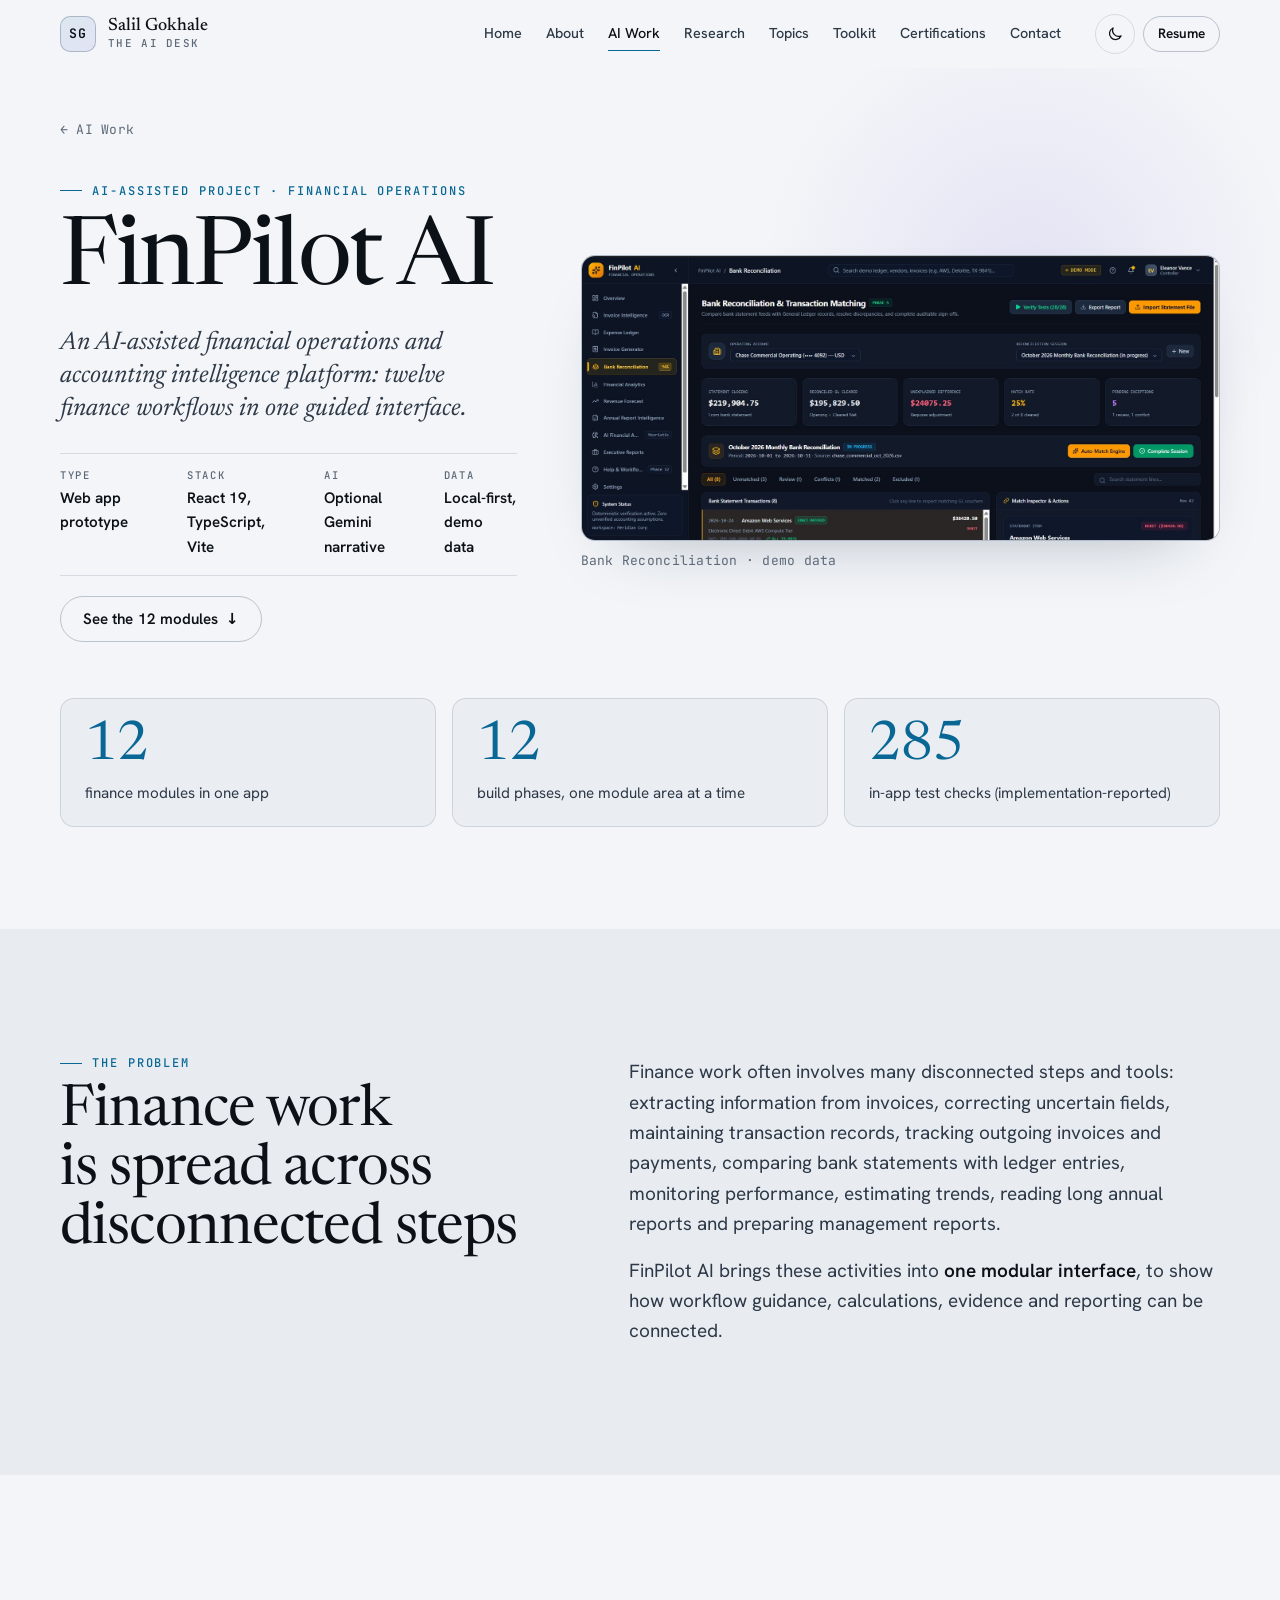
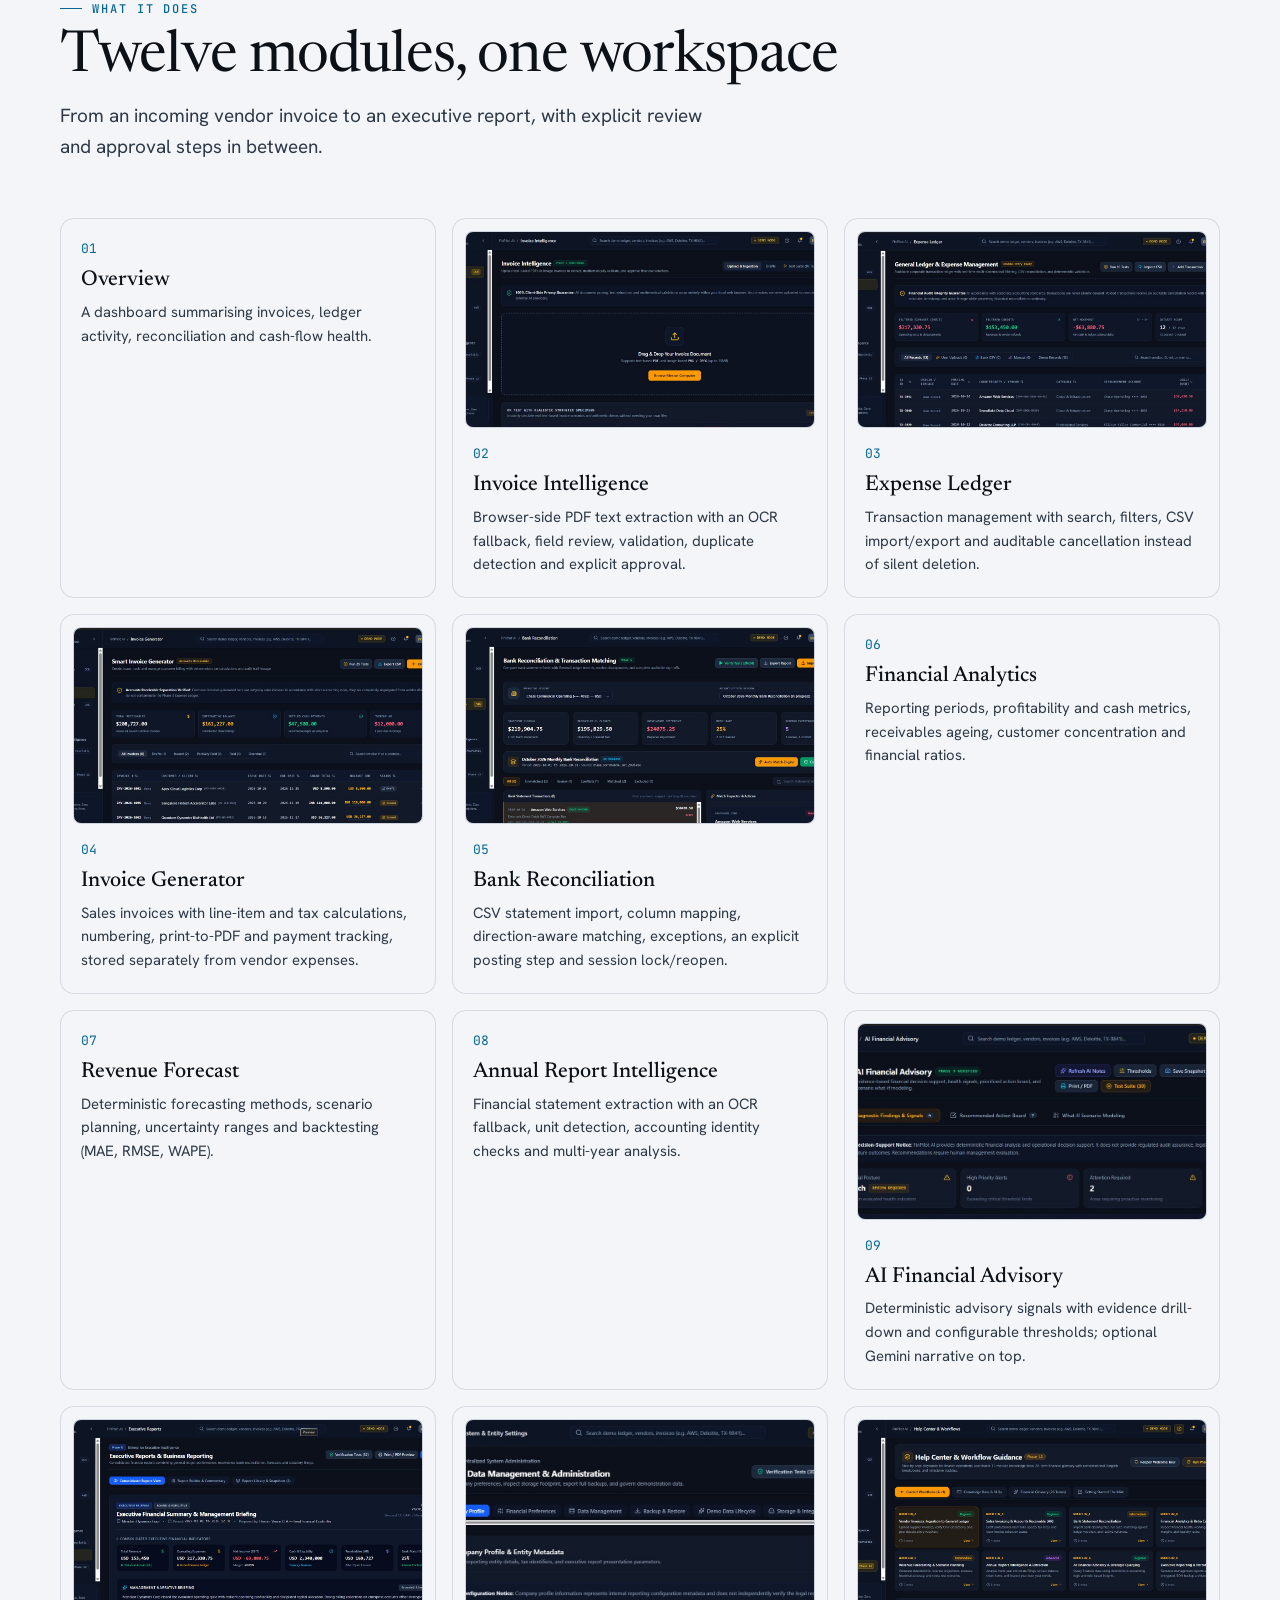
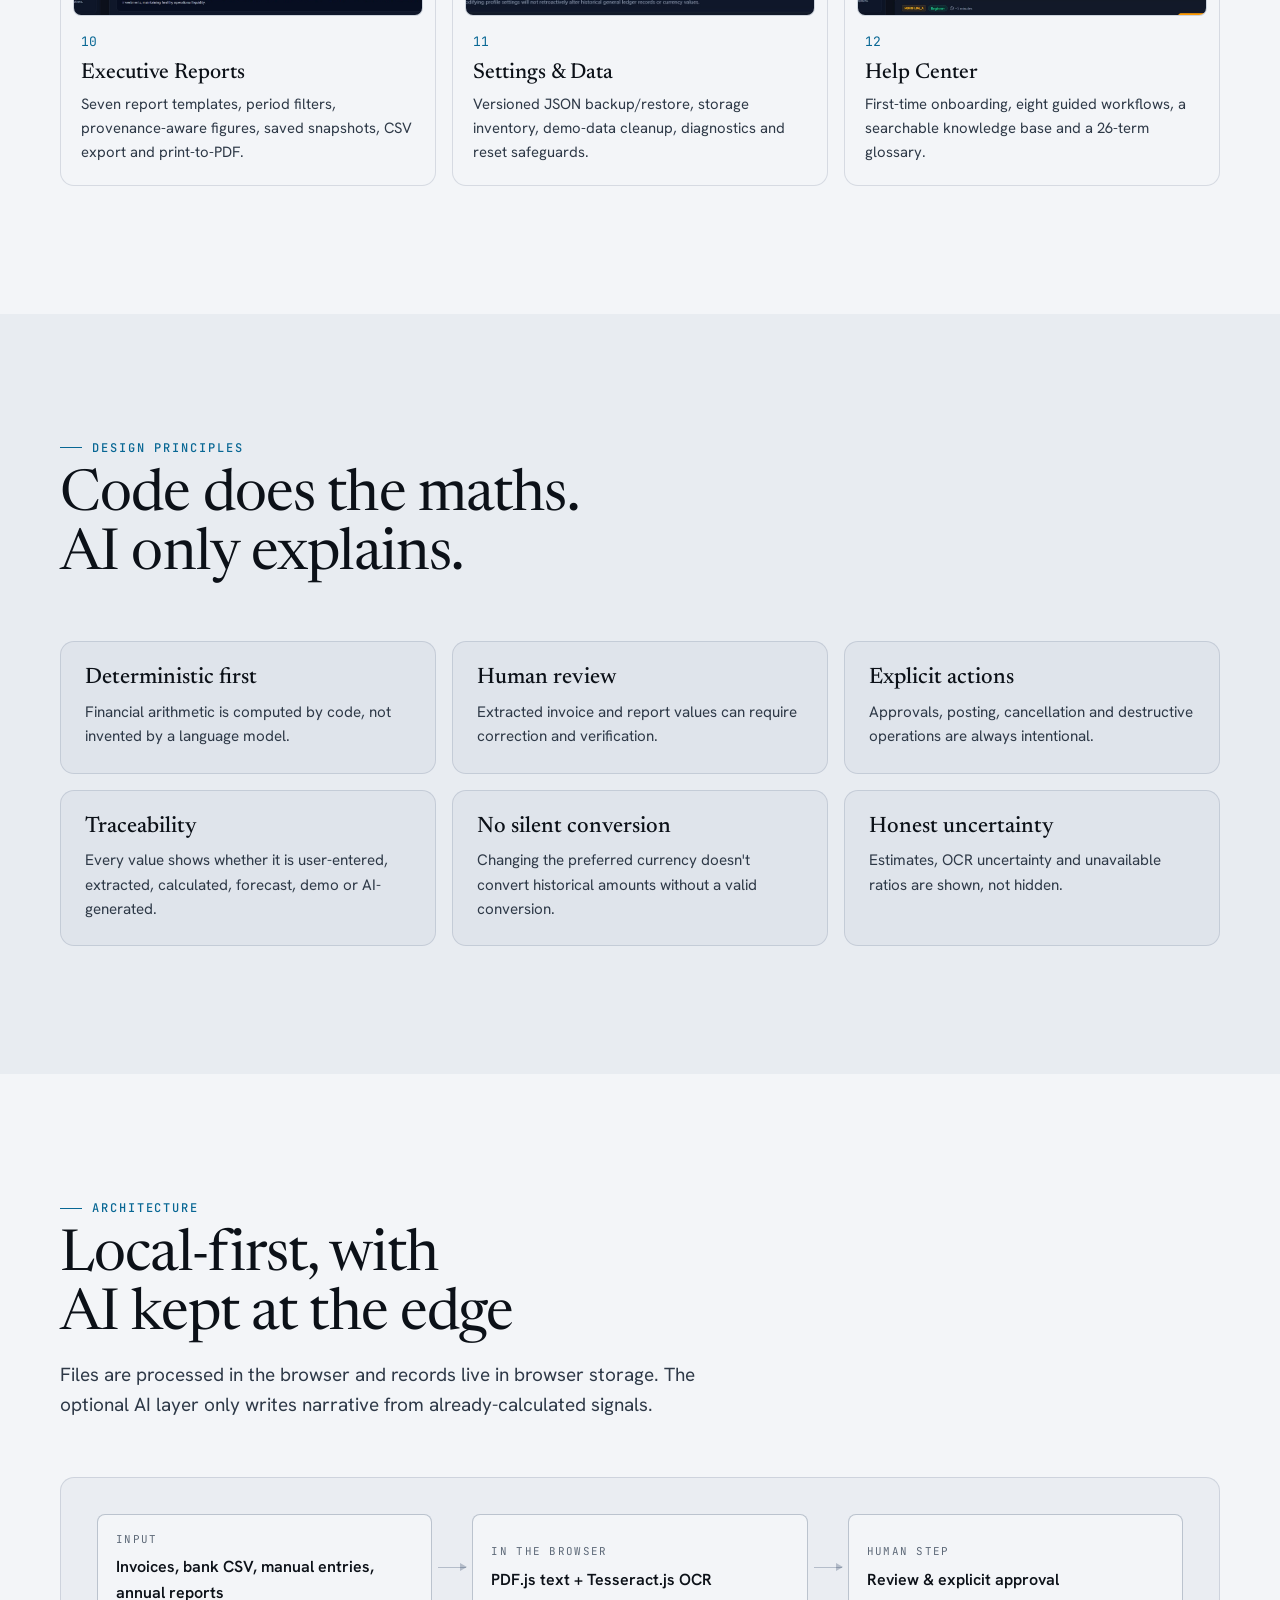
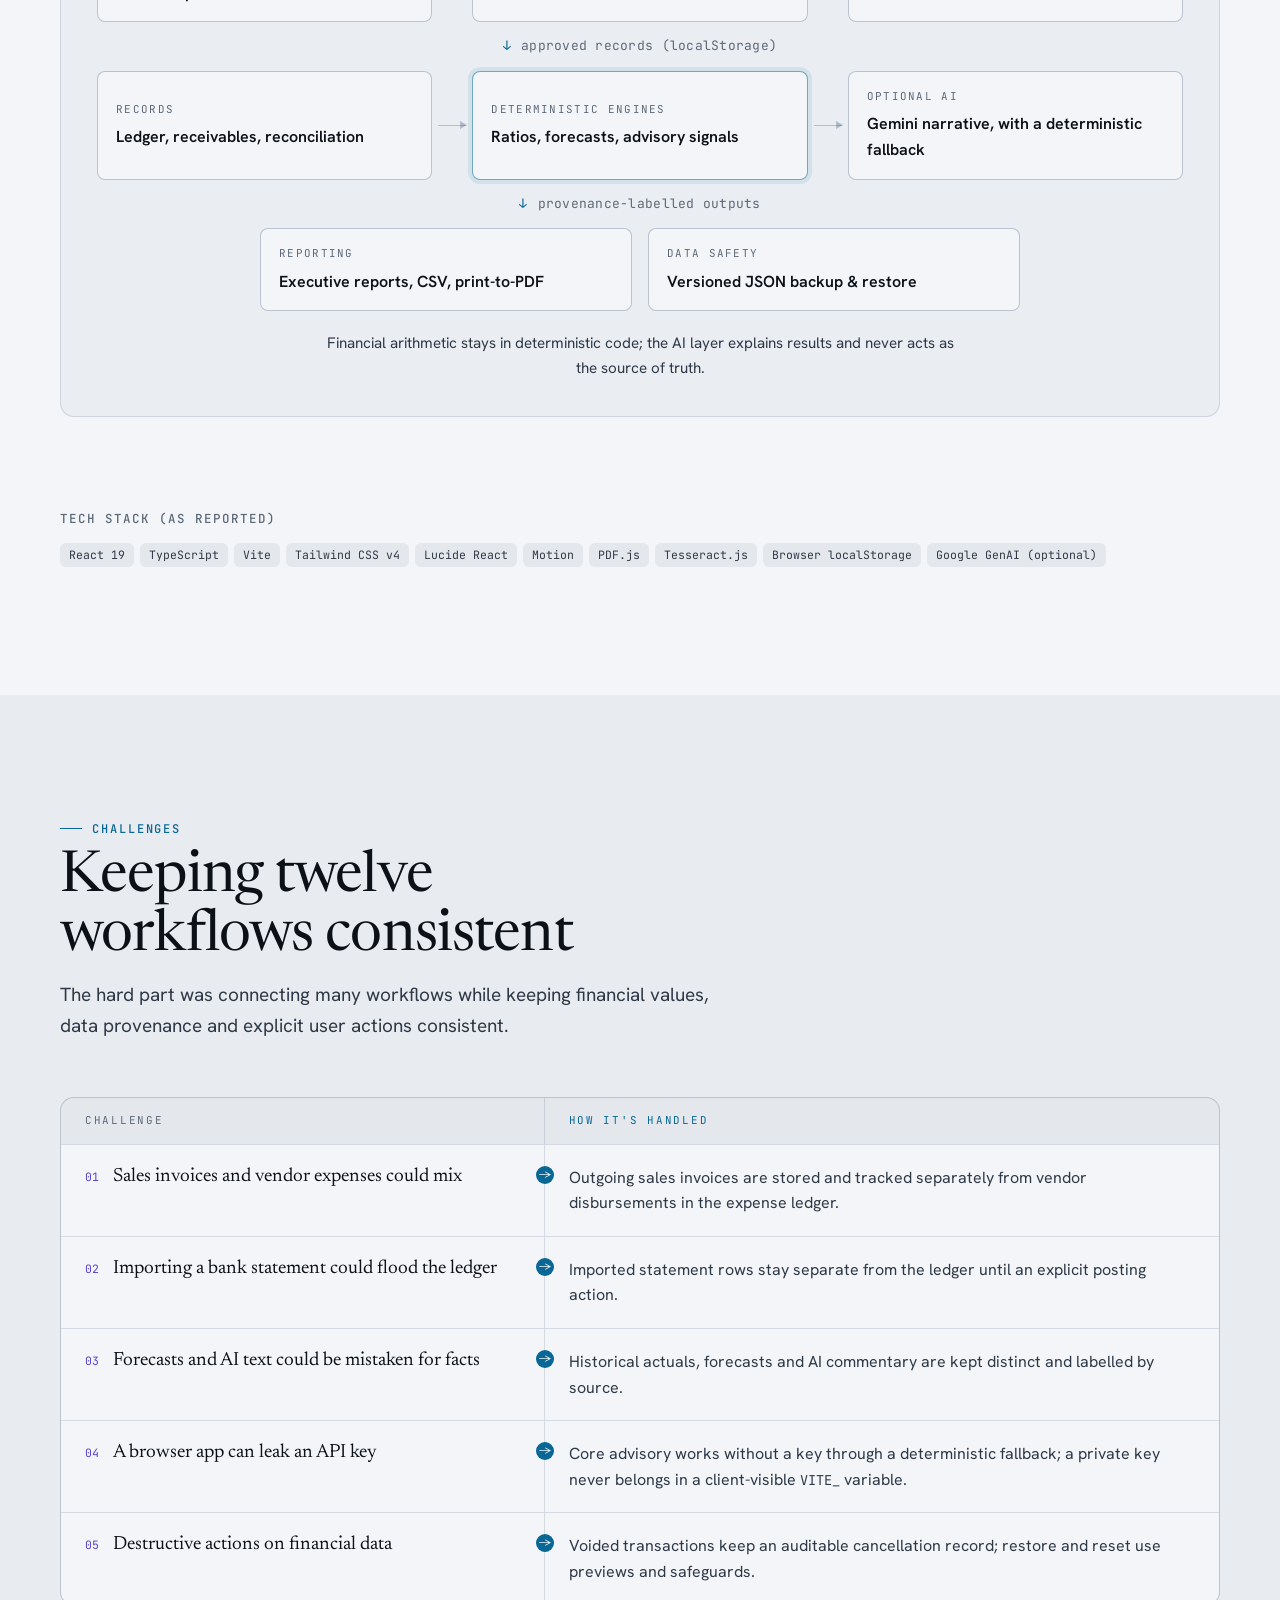
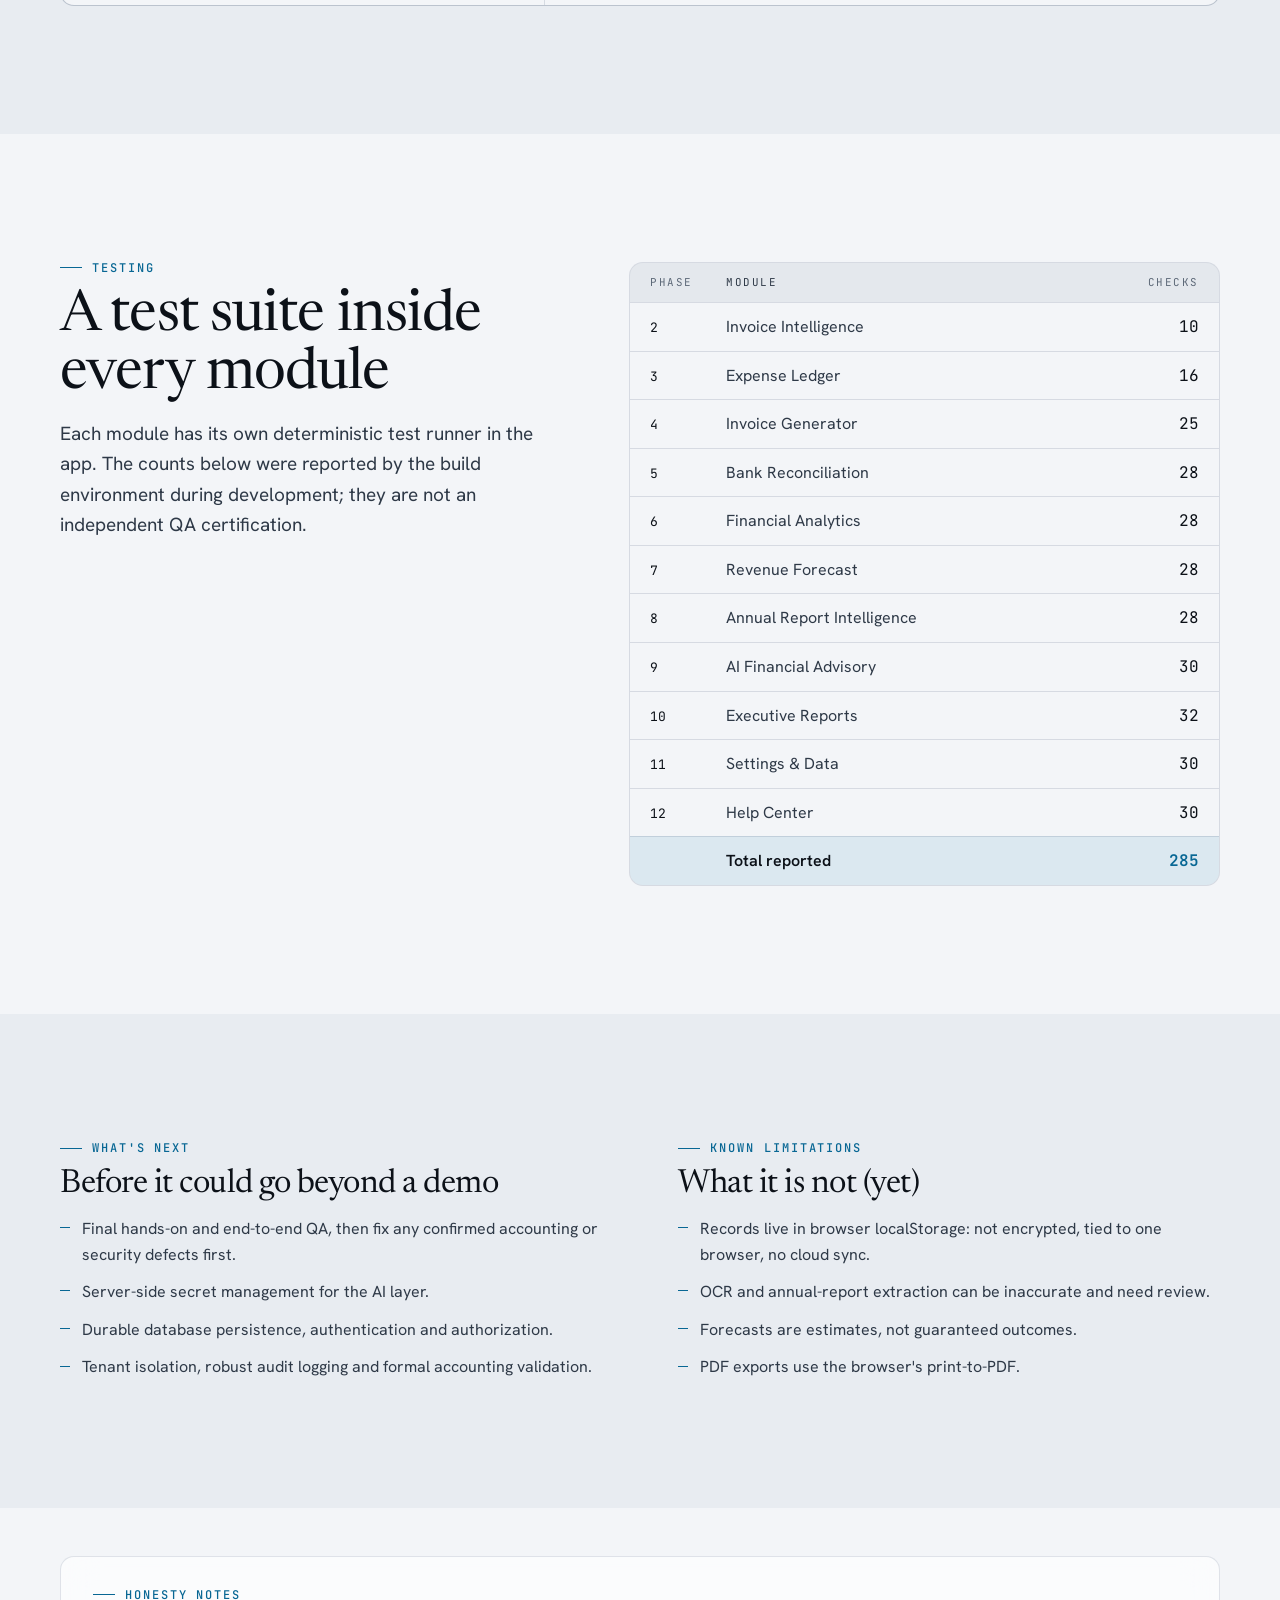
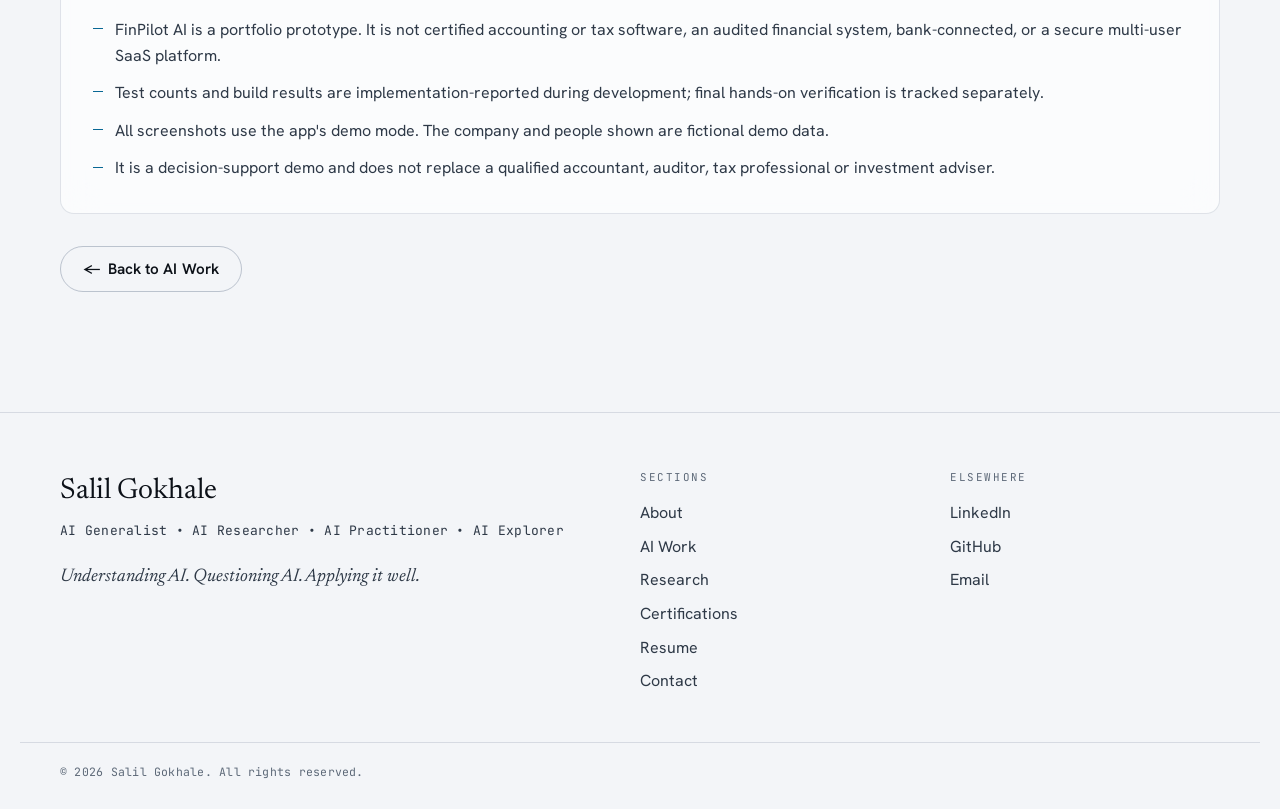
==== projects/finpilot-ai.html @ 8b6e0dc0 "Add FinPilot AI project and case study page Adds the FinPilot AI card (after ReconDesk) and a case s" ====
<!doctype html>
<html lang="en">
<head>
<meta charset="utf-8">
<meta name="viewport" content="width=device-width, initial-scale=1, viewport-fit=cover">
<title>FinPilot AI — Case Study · Salil Gokhale</title>
<meta name="description" content="FinPilot AI: an AI-assisted financial operations prototype that brings invoice review, ledger, invoicing, bank reconciliation, analytics, forecasting, annual-report intelligence, AI advisory and executive reporting into one interface. Case study by Salil Gokhale, AI Generalist.">
<meta name="author" content="Salil Gokhale">
<meta name="theme-color" content="#0a0c10" media="(prefers-color-scheme: dark)">
<meta name="theme-color" content="#f3f5f8" media="(prefers-color-scheme: light)">
<link rel="canonical" href="https://salil360-cyber.github.io/projects/finpilot-ai.html">
<meta property="og:type" content="article">
<meta property="og:site_name" content="Salil Gokhale — The AI Desk">
<meta property="og:url" content="https://salil360-cyber.github.io/projects/finpilot-ai.html">
<meta property="og:title" content="FinPilot AI — Case Study">
<meta property="og:description" content="An AI-assisted financial operations and accounting intelligence platform: twelve finance workflows in one guided interface.">
<meta property="og:image" content="https://salil360-cyber.github.io/assets/finpilot/bank-reconciliation.jpg">
<meta name="twitter:card" content="summary_large_image">
<meta name="twitter:title" content="FinPilot AI — Case Study">
<meta name="twitter:description" content="An AI-assisted financial operations and accounting intelligence platform: twelve finance workflows in one guided interface.">
<meta name="twitter:image" content="https://salil360-cyber.github.io/assets/finpilot/bank-reconciliation.jpg">
<link rel="icon" href="../assets/favicon.svg" type="image/svg+xml">
<link rel="apple-touch-icon" href="../assets/apple-touch-icon.png">
<link rel="preconnect" href="https://fonts.googleapis.com">
<link rel="preconnect" href="https://fonts.gstatic.com" crossorigin>
<link rel="stylesheet" href="https://fonts.googleapis.com/css2?family=Newsreader:ital,opsz,wght@0,6..72,400;0,6..72,500;1,6..72,400;1,6..72,500&family=Hanken+Grotesk:wght@400;500;600&family=JetBrains+Mono:wght@400;500&display=swap">
<link rel="stylesheet" href="../css/styles.css">
<link rel="stylesheet" href="../css/case-page.css">
<script>try{var t=localStorage.getItem("desk-theme");if(t==="light"||t==="dark")document.documentElement.setAttribute("data-theme",t);}catch(e){}</script>
</head>
<body class="cp">
<a class="skip" href="#main">Skip to content</a>
<div class="progress" id="readProgress" aria-hidden="true"></div>

<!-- ============================ NAV (same as the home page) ============================ -->
<header class="nav" id="nav">
  <div class="nav__inner">
    <a class="brand" href="../index.html#home" aria-label="Salil Gokhale, home">
      <span class="brand__mark" aria-hidden="true">SG</span>
      <span class="brand__text"><span class="brand__name">Salil Gokhale</span><span class="brand__desk">The AI Desk</span></span>
    </a>
    <nav class="nav__links" aria-label="Primary">
      <a href="../index.html#home">Home</a>
      <a href="../index.html#about">About</a>
      <a href="../index.html#projects" class="is-active">AI Work</a>
      <a href="../index.html#research">Research</a>
      <a href="../index.html#topics">Topics</a>
      <a href="../index.html#skills">Toolkit</a>
      <a href="../index.html#certifications">Certifications</a>
      <a href="../index.html#contact">Contact</a>
    </nav>
    <div class="nav__actions">
      <button class="icon-btn" id="themeToggle" type="button" aria-label="Switch to light mode">
        <svg class="i-sun" viewBox="0 0 24 24" aria-hidden="true"><circle cx="12" cy="12" r="4"/><path d="M12 2.5v2.2M12 19.3v2.2M4.6 4.6l1.6 1.6M17.8 17.8l1.6 1.6M2.5 12h2.2M19.3 12h2.2M4.6 19.4l1.6-1.6M17.8 6.2l1.6-1.6"/></svg>
        <svg class="i-moon" viewBox="0 0 24 24" aria-hidden="true"><path d="M20 14.5A8 8 0 0 1 9.5 4a8 8 0 1 0 10.5 10.5Z"/></svg>
      </button>
      <a class="btn btn--small btn--ghost resume-btn" href="../index.html#resume">Resume</a>
      <button class="icon-btn burger" id="menuOpen" type="button" aria-label="Open menu" aria-expanded="false" aria-controls="mobileMenu">
        <svg viewBox="0 0 24 24" aria-hidden="true"><path d="M4 7h16M4 12h16M4 17h10"/></svg>
      </button>
    </div>
  </div>
</header>

<div class="mobile-menu" id="mobileMenu" role="region" aria-label="Site menu" hidden>
  <nav aria-label="Mobile">
    <a href="../index.html#home">Home</a><a href="../index.html#about">About</a><a href="../index.html#projects">AI Work</a><a href="../index.html#research">Research</a>
    <a href="../index.html#topics">Topics</a><a href="../index.html#skills">Toolkit</a><a href="../index.html#certifications">Certifications</a><a href="../index.html#contact">Contact</a>
  </nav>
  <div class="mobile-menu__foot">
    <a class="btn btn--primary" href="../index.html#projects">Explore AI Work</a>
    <a class="btn btn--ghost" href="../index.html#resume">View Resume</a>
  </div>
</div>

<main id="main">

<!-- ============================ HERO ============================ -->
<section class="cp-hero" aria-labelledby="cpTitle">
  <div class="wrap">
    <a class="cp-back mono" href="../index.html#projects"><span aria-hidden="true">←</span> AI Work</a>
    <div class="cp-hero__grid">
      <div class="cp-hero__copy">
        <p class="kicker">AI-Assisted Project · Financial Operations</p>
        <h1 class="cp-title" id="cpTitle">FinPilot AI</h1>
        <p class="cp-sub">An AI-assisted financial operations and accounting intelligence platform: twelve finance workflows in one guided interface.</p>
        <dl class="cp-facts">
          <div><dt>Type</dt><dd>Web app prototype</dd></div>
          <div><dt>Stack</dt><dd>React 19, TypeScript, Vite</dd></div>
          <div><dt>AI</dt><dd>Optional Gemini narrative</dd></div>
          <div><dt>Data</dt><dd>Local-first, demo data</dd></div>
        </dl>
        <div class="cp-actions">
          <a class="btn btn--ghost" href="#modules">See the 12 modules <span aria-hidden="true">↓</span></a>
        </div>
      </div>
      <figure class="cp-hero__media">
        <div class="cp-shot"><img src="../assets/finpilot/bank-reconciliation.jpg" width="1600" height="711" alt="FinPilot AI Bank Reconciliation screen in demo mode: statement closing $219,904.75, reconciled GL cleared $195,829.50, unexplained difference $24,075.25, match rate 25% with 2 of 8 lines cleared, and 5 pending exceptions, with an Auto-Match Engine and a list of bank statement transactions." fetchpriority="high"></div>
        <figcaption class="mono">Bank Reconciliation · demo data</figcaption>
      </figure>
    </div>
    <dl class="cp-stats" aria-label="Project at a glance">
      <div><dt>12</dt><dd>finance modules in one app</dd></div>
      <div><dt>12</dt><dd>build phases, one module area at a time</dd></div>
      <div><dt>285</dt><dd>in-app test checks (implementation-reported)</dd></div>
    </dl>
  </div>
</section>

<!-- ============================ PROBLEM ============================ -->
<section class="section section--alt cp-sec" id="problem" aria-labelledby="problemTitle">
  <div class="wrap cp-split">
    <header class="sec-head">
      <p class="kicker">The problem</p>
      <h2 class="sec-title" id="problemTitle">Finance work is spread across disconnected steps</h2>
    </header>
    <div class="cp-prose">
      <p>Finance work often involves many disconnected steps and tools: extracting information from invoices, correcting uncertain fields, maintaining transaction records, tracking outgoing invoices and payments, comparing bank statements with ledger entries, monitoring performance, estimating trends, reading long annual reports and preparing management reports.</p>
      <p>FinPilot AI brings these activities into <strong>one modular interface</strong>, to show how workflow guidance, calculations, evidence and reporting can be connected.</p>
    </div>
  </div>
</section>

<!-- ============================ MODULES ============================ -->
<section class="section cp-sec" id="modules" aria-labelledby="modulesTitle">
  <div class="wrap">
    <header class="sec-head">
      <p class="kicker">What it does</p>
      <h2 class="sec-title" id="modulesTitle">Twelve modules, one workspace</h2>
      <p class="sec-lede">From an incoming vendor invoice to an executive report, with explicit review and approval steps in between.</p>
    </header>
    <ol class="cp-steps">
      <li class="cp-step">
        <span class="cp-step__n mono">01</span><h3>Overview</h3>
        <p>A dashboard summarising invoices, ledger activity, reconciliation and cash-flow health.</p>
      </li>
      <li class="cp-step">
        <figure class="cp-step__shot"><img src="../assets/finpilot/invoice-intelligence.jpg" width="1600" height="704" alt="Invoice Intelligence: drag-and-drop upload for PDF, PNG or JPEG invoices, with a client-side privacy notice and tabs for upload, drafts, a 10-test suite and an audit trail." loading="lazy" decoding="async"></figure>
        <span class="cp-step__n mono">02</span><h3>Invoice Intelligence</h3>
        <p>Browser-side PDF text extraction with an OCR fallback, field review, validation, duplicate detection and explicit approval.</p>
      </li>
      <li class="cp-step">
        <figure class="cp-step__shot"><img src="../assets/finpilot/expense-ledger.jpg" width="1600" height="710" alt="General Ledger and Expense Management: filtered expenses $217,330.75, credits $153,450.00, net movement −$63,880.75, 12 of 12 rows, with a transaction table of demo records." loading="lazy" decoding="async"></figure>
        <span class="cp-step__n mono">03</span><h3>Expense Ledger</h3>
        <p>Transaction management with search, filters, CSV import/export and auditable cancellation instead of silent deletion.</p>
      </li>
      <li class="cp-step">
        <figure class="cp-step__shot"><img src="../assets/finpilot/invoice-generator.jpg" width="1600" height="716" alt="Smart Invoice Generator: total receivables $208,727, outstanding $161,227, settled $47,500, overdue $12,000, and a table of sales invoices by status." loading="lazy" decoding="async"></figure>
        <span class="cp-step__n mono">04</span><h3>Invoice Generator</h3>
        <p>Sales invoices with line-item and tax calculations, numbering, print-to-PDF and payment tracking, stored separately from vendor expenses.</p>
      </li>
      <li class="cp-step">
        <figure class="cp-step__shot"><img src="../assets/finpilot/bank-reconciliation.jpg" width="1600" height="711" alt="Bank Reconciliation session with match rate, unexplained difference and pending exceptions." loading="lazy" decoding="async"></figure>
        <span class="cp-step__n mono">05</span><h3>Bank Reconciliation</h3>
        <p>CSV statement import, column mapping, direction-aware matching, exceptions, an explicit posting step and session lock/reopen.</p>
      </li>
      <li class="cp-step">
        <span class="cp-step__n mono">06</span><h3>Financial Analytics</h3>
        <p>Reporting periods, profitability and cash metrics, receivables ageing, customer concentration and financial ratios.</p>
      </li>
      <li class="cp-step">
        <span class="cp-step__n mono">07</span><h3>Revenue Forecast</h3>
        <p>Deterministic forecasting methods, scenario planning, uncertainty ranges and backtesting (MAE, RMSE, WAPE).</p>
      </li>
      <li class="cp-step">
        <span class="cp-step__n mono">08</span><h3>Annual Report Intelligence</h3>
        <p>Financial statement extraction with an OCR fallback, unit detection, accounting identity checks and multi-year analysis.</p>
      </li>
      <li class="cp-step">
        <figure class="cp-step__shot"><img src="../assets/finpilot/ai-advisory.jpg" width="1600" height="501" alt="AI Financial Advisory: a decision-support notice, financial posture Watch with review required, 0 high-priority alerts, 2 areas requiring attention and 6 traceable findings." loading="lazy" decoding="async"></figure>
        <span class="cp-step__n mono">09</span><h3>AI Financial Advisory</h3>
        <p>Deterministic advisory signals with evidence drill-down and configurable thresholds; optional Gemini narrative on top.</p>
      </li>
      <li class="cp-step">
        <figure class="cp-step__shot"><img src="../assets/finpilot/executive-reports.jpg" width="1600" height="703" alt="Executive Reports: consolidated executive financial indicators for a fictional demo company, including total revenue, operating expenses, net income and bank match rate." loading="lazy" decoding="async"></figure>
        <span class="cp-step__n mono">10</span><h3>Executive Reports</h3>
        <p>Seven report templates, period filters, provenance-aware figures, saved snapshots, CSV export and print-to-PDF.</p>
      </li>
      <li class="cp-step">
        <figure class="cp-step__shot"><img src="../assets/finpilot/settings.jpg" width="1600" height="467" alt="Settings, Data Management and Administration, with tabs for company profile, preferences, data management, backup and restore, demo data lifecycle, storage, privacy and diagnostics." loading="lazy" decoding="async"></figure>
        <span class="cp-step__n mono">11</span><h3>Settings &amp; Data</h3>
        <p>Versioned JSON backup/restore, storage inventory, demo-data cleanup, diagnostics and reset safeguards.</p>
      </li>
      <li class="cp-step">
        <figure class="cp-step__shot"><img src="../assets/finpilot/help-center.jpg" width="1600" height="707" alt="Help Center and Workflow Guidance with eight guided workflows, a knowledge base, a 26-term financial glossary and a getting-started checklist." loading="lazy" decoding="async"></figure>
        <span class="cp-step__n mono">12</span><h3>Help Center</h3>
        <p>First-time onboarding, eight guided workflows, a searchable knowledge base and a 26-term glossary.</p>
      </li>
    </ol>
  </div>
</section>

<!-- ============================ PRINCIPLES ============================ -->
<section class="section section--alt cp-sec" id="principles" aria-labelledby="principlesTitle">
  <div class="wrap">
    <header class="sec-head">
      <p class="kicker">Design principles</p>
      <h2 class="sec-title" id="principlesTitle">Code does the maths. AI only explains.</h2>
    </header>
    <div class="cp-features">
      <article class="cp-feature"><h3>Deterministic first</h3><p>Financial arithmetic is computed by code, not invented by a language model.</p></article>
      <article class="cp-feature"><h3>Human review</h3><p>Extracted invoice and report values can require correction and verification.</p></article>
      <article class="cp-feature"><h3>Explicit actions</h3><p>Approvals, posting, cancellation and destructive operations are always intentional.</p></article>
      <article class="cp-feature"><h3>Traceability</h3><p>Every value shows whether it is user-entered, extracted, calculated, forecast, demo or AI-generated.</p></article>
      <article class="cp-feature"><h3>No silent conversion</h3><p>Changing the preferred currency doesn't convert historical amounts without a valid conversion.</p></article>
      <article class="cp-feature"><h3>Honest uncertainty</h3><p>Estimates, OCR uncertainty and unavailable ratios are shown, not hidden.</p></article>
    </div>
  </div>
</section>

<!-- ============================ ARCHITECTURE ============================ -->
<section class="section cp-sec" id="architecture" aria-labelledby="archTitle">
  <div class="wrap">
    <header class="sec-head">
      <p class="kicker">Architecture</p>
      <h2 class="sec-title" id="archTitle">Local-first, with AI kept at the edge</h2>
      <p class="sec-lede">Files are processed in the browser and records live in browser storage. The optional AI layer only writes narrative from already-calculated signals.</p>
    </header>
    <figure class="cp-arch" aria-label="FinPilot AI data flow: invoices, bank CSVs, manual entries and annual reports are processed in the browser with PDF.js and Tesseract.js; values are reviewed and explicitly approved into the ledger, receivables and reconciliation records in localStorage; deterministic engines calculate ratios, forecasts and advisory signals; an optional Gemini layer writes narrative with a deterministic fallback; everything ends in executive reports, CSV exports and JSON backups.">
      <div class="cp-arch__row">
        <div class="cp-node"><span class="mono">Input</span>Invoices, bank CSV, manual entries, annual reports</div>
        <i class="cp-arrow" aria-hidden="true"></i>
        <div class="cp-node"><span class="mono">In the browser</span>PDF.js text + Tesseract.js OCR</div>
        <i class="cp-arrow" aria-hidden="true"></i>
        <div class="cp-node"><span class="mono">Human step</span>Review &amp; explicit approval</div>
      </div>
      <p class="cp-arch__join mono"><i aria-hidden="true">↓</i> approved records (localStorage)</p>
      <div class="cp-arch__row">
        <div class="cp-node"><span class="mono">Records</span>Ledger, receivables, reconciliation</div>
        <i class="cp-arrow" aria-hidden="true"></i>
        <div class="cp-node cp-node--ai"><span class="mono">Deterministic engines</span>Ratios, forecasts, advisory signals</div>
        <i class="cp-arrow" aria-hidden="true"></i>
        <div class="cp-node"><span class="mono">Optional AI</span>Gemini narrative, with a deterministic fallback</div>
      </div>
      <p class="cp-arch__join mono"><i aria-hidden="true">↓</i> provenance-labelled outputs</p>
      <div class="cp-arch__row cp-arch__row--out">
        <div class="cp-node"><span class="mono">Reporting</span>Executive reports, CSV, print-to-PDF</div>
        <div class="cp-node"><span class="mono">Data safety</span>Versioned JSON backup &amp; restore</div>
      </div>
      <figcaption>Financial arithmetic stays in deterministic code; the AI layer explains results and never acts as the source of truth.</figcaption>
    </figure>

    <h3 class="mini-head mini-head--spaced">Tech stack (as reported)</h3>
    <div class="project__tools cp-stack">
      <span>React 19</span><span>TypeScript</span><span>Vite</span><span>Tailwind CSS v4</span><span>Lucide React</span><span>Motion</span><span>PDF.js</span><span>Tesseract.js</span><span>Browser localStorage</span><span>Google GenAI (optional)</span>
    </div>
  </div>
</section>

<!-- ============================ CHALLENGES ============================ -->
<section class="section section--alt cp-sec" id="challenges" aria-labelledby="challengesTitle">
  <div class="wrap">
    <header class="sec-head">
      <p class="kicker">Challenges</p>
      <h2 class="sec-title" id="challengesTitle">Keeping twelve workflows consistent</h2>
      <p class="sec-lede">The hard part was connecting many workflows while keeping financial values, data provenance and explicit user actions consistent.</p>
    </header>
    <div class="cp-cs" role="list">
      <div class="cp-cs__head mono" aria-hidden="true"><span>Challenge</span><span>How it's handled</span></div>
      <div class="cp-cs__row" role="listitem"><p class="cp-cs__c"><span class="mono">01</span>Sales invoices and vendor expenses could mix</p><p class="cp-cs__s">Outgoing sales invoices are stored and tracked separately from vendor disbursements in the expense ledger.</p></div>
      <div class="cp-cs__row" role="listitem"><p class="cp-cs__c"><span class="mono">02</span>Importing a bank statement could flood the ledger</p><p class="cp-cs__s">Imported statement rows stay separate from the ledger until an explicit posting action.</p></div>
      <div class="cp-cs__row" role="listitem"><p class="cp-cs__c"><span class="mono">03</span>Forecasts and AI text could be mistaken for facts</p><p class="cp-cs__s">Historical actuals, forecasts and AI commentary are kept distinct and labelled by source.</p></div>
      <div class="cp-cs__row" role="listitem"><p class="cp-cs__c"><span class="mono">04</span>A browser app can leak an API key</p><p class="cp-cs__s">Core advisory works without a key through a deterministic fallback; a private key never belongs in a client-visible <code>VITE_</code> variable.</p></div>
      <div class="cp-cs__row" role="listitem"><p class="cp-cs__c"><span class="mono">05</span>Destructive actions on financial data</p><p class="cp-cs__s">Voided transactions keep an auditable cancellation record; restore and reset use previews and safeguards.</p></div>
    </div>
  </div>
</section>

<!-- ============================ TESTING ============================ -->
<section class="section cp-sec" id="testing" aria-labelledby="testTitle">
  <div class="wrap cp-split">
    <header class="sec-head">
      <p class="kicker">Testing</p>
      <h2 class="sec-title" id="testTitle">A test suite inside every module</h2>
      <p class="sec-lede">Each module has its own deterministic test runner in the app. The counts below were reported by the build environment during development; they are not an independent QA certification.</p>
    </header>
    <div class="cp-tests" role="table" aria-label="Reported test checks by phase">
      <div role="row" class="cp-tests__head mono"><span role="columnheader">Phase</span><span role="columnheader">Module</span><span role="columnheader">Checks</span></div>
      <div role="row"><span role="cell" class="mono">2</span><span role="cell">Invoice Intelligence</span><span role="cell">10</span></div>
      <div role="row"><span role="cell" class="mono">3</span><span role="cell">Expense Ledger</span><span role="cell">16</span></div>
      <div role="row"><span role="cell" class="mono">4</span><span role="cell">Invoice Generator</span><span role="cell">25</span></div>
      <div role="row"><span role="cell" class="mono">5</span><span role="cell">Bank Reconciliation</span><span role="cell">28</span></div>
      <div role="row"><span role="cell" class="mono">6</span><span role="cell">Financial Analytics</span><span role="cell">28</span></div>
      <div role="row"><span role="cell" class="mono">7</span><span role="cell">Revenue Forecast</span><span role="cell">28</span></div>
      <div role="row"><span role="cell" class="mono">8</span><span role="cell">Annual Report Intelligence</span><span role="cell">28</span></div>
      <div role="row"><span role="cell" class="mono">9</span><span role="cell">AI Financial Advisory</span><span role="cell">30</span></div>
      <div role="row"><span role="cell" class="mono">10</span><span role="cell">Executive Reports</span><span role="cell">32</span></div>
      <div role="row"><span role="cell" class="mono">11</span><span role="cell">Settings &amp; Data</span><span role="cell">30</span></div>
      <div role="row"><span role="cell" class="mono">12</span><span role="cell">Help Center</span><span role="cell">30</span></div>
      <div role="row" class="cp-tests__total"><span role="cell"></span><span role="cell">Total reported</span><span role="cell">285</span></div>
    </div>
  </div>
</section>

<!-- ============================ NEXT ============================ -->
<section class="section section--alt cp-sec" id="next" aria-labelledby="nextTitle">
  <div class="wrap cp-two">
    <div>
      <p class="kicker">What's next</p>
      <h2 class="sec-title cp-h2-sm" id="nextTitle">Before it could go beyond a demo</h2>
      <ul class="cp-list">
        <li>Final hands-on and end-to-end QA, then fix any confirmed accounting or security defects first.</li>
        <li>Server-side secret management for the AI layer.</li>
        <li>Durable database persistence, authentication and authorization.</li>
        <li>Tenant isolation, robust audit logging and formal accounting validation.</li>
      </ul>
    </div>
    <div>
      <p class="kicker">Known limitations</p>
      <h2 class="sec-title cp-h2-sm">What it is not (yet)</h2>
      <ul class="cp-list">
        <li>Records live in browser localStorage: not encrypted, tied to one browser, no cloud sync.</li>
        <li>OCR and annual-report extraction can be inaccurate and need review.</li>
        <li>Forecasts are estimates, not guaranteed outcomes.</li>
        <li>PDF exports use the browser's print-to-PDF.</li>
      </ul>
    </div>
  </div>
</section>

<!-- ============================ HONESTY NOTES ============================ -->
<section class="section section--tight cp-sec cp-sec--last" aria-labelledby="honestTitle">
  <div class="wrap">
    <aside class="cp-honest glass">
      <p class="kicker" id="honestTitle">Honesty notes</p>
      <ul class="cp-list">
        <li>FinPilot AI is a portfolio prototype. It is not certified accounting or tax software, an audited financial system, bank-connected, or a secure multi-user SaaS platform.</li>
        <li>Test counts and build results are implementation-reported during development; final hands-on verification is tracked separately.</li>
        <li>All screenshots use the app's demo mode. The company and people shown are fictional demo data.</li>
        <li>It is a decision-support demo and does not replace a qualified accountant, auditor, tax professional or investment adviser.</li>
      </ul>
    </aside>
    <div class="cp-end cp-actions">
      <a class="btn btn--ghost" href="../index.html#projects"><span aria-hidden="true">←</span> Back to AI Work</a>
    </div>
  </div>
</section>
</main>


<!-- ============================ FOOTER (same as the home page) ============================ -->
<footer class="footer">
  <div class="wrap footer__grid">
    <div>
      <p class="footer__name">Salil Gokhale</p>
      <p class="footer__roles mono">AI Generalist • AI Researcher • AI Practitioner • AI Explorer</p>
      <p class="footer__tag">Understanding AI. Questioning AI. Applying it well.</p>
    </div>
    <nav aria-label="Footer">
      <p class="footer__label mono">Sections</p>
      <ul class="footer__links">
        <li><a href="../index.html#about">About</a></li><li><a href="../index.html#projects">AI Work</a></li><li><a href="../index.html#research">Research</a></li>
        <li><a href="../index.html#certifications">Certifications</a></li><li><a href="../index.html#resume">Resume</a></li><li><a href="../index.html#contact">Contact</a></li>
      </ul>
    </nav>
    <div>
      <p class="footer__label mono">Elsewhere</p>
      <ul class="footer__links">
        <li><a href="https://www.linkedin.com/in/salil-gokhale-analytics" target="_blank" rel="noopener">LinkedIn</a></li>
        <li><a href="https://github.com/Salil360-cyber" target="_blank" rel="noopener">GitHub</a></li>
        <li><a href="mailto:gokhalesalil28@gmail.com">Email</a></li>
      </ul>
    </div>
  </div>
  <div class="wrap footer__base mono">
    <span>© <span id="year">2026</span> Salil Gokhale. All rights reserved.</span>
  </div>
</footer>

<script src="../js/case-page.js"></script>
</body>
</html>
---- css/styles.css ----
/* =====================================================================
   THE AI DESK — Salil Gokhale
   Layout concept: an editorial AI desk. Editorial serif headlines over a
   mono "wire" layer for metadata; one glass instrument (the desk monitor)
   carries the AI aesthetic; everything else is quiet type and space.
   Dark-first, with a full light theme.
   ===================================================================== */

:root {
  /* Dark (default) */
  --bg: #0a0c10;
  --bg-2: #0e1117;
  --surface: rgba(150, 180, 215, 0.045);
  --surface-2: rgba(150, 180, 215, 0.085);
  --line: rgba(150, 180, 215, 0.14);
  --line-strong: rgba(150, 180, 215, 0.28);
  --fg: #edf1f6;
  --fg-2: #b9c3cf;
  --muted: #7f8a98;
  --accent: #5ccff4;           /* electric cyan: links, live state */
  --accent-ink: #03131b;
  --accent-soft: rgba(92, 207, 244, 0.12);
  --violet: #a093ff;           /* AI glow, used sparingly */
  --violet-soft: rgba(160, 147, 255, 0.14);
  --glass: rgba(16, 20, 28, 0.58);
  --glass-line: rgba(160, 190, 230, 0.16);
  --shadow: 0 30px 80px -40px rgba(0, 0, 0, 0.8);
  --overlay: rgba(4, 6, 10, 0.72);

  --f-display: "Newsreader", "Iowan Old Style", "Palatino Linotype", Georgia, serif;
  --f-body: "Hanken Grotesk", "Segoe UI", system-ui, -apple-system, sans-serif;
  --f-mono: "JetBrains Mono", ui-monospace, "SFMono-Regular", Consolas, monospace;

  --step--1: 0.8125rem;
  --step-0: 1rem;
  --step-1: 1.1875rem;
  --step-2: 1.5rem;
  --step-3: clamp(1.75rem, 2.6vw, 2.25rem);
  --step-4: clamp(2.25rem, 4.6vw, 3.6rem);
  --step-5: clamp(2.9rem, 7.4vw, 6.4rem);

  --radius: 14px;
  --radius-sm: 8px;
  --wrap: 1240px;
  --gutter: clamp(16px, 4vw, 40px);
  --nav-h: 68px;
  --ease: cubic-bezier(0.2, 0.7, 0.2, 1);

  color-scheme: dark;
}

@media (prefers-color-scheme: light) {
  :root:not([data-theme="dark"]) {
    --bg: #f3f5f8;
    --bg-2: #e8ecf1;
    --surface: rgba(20, 45, 80, 0.035);
    --surface-2: rgba(20, 45, 80, 0.065);
    --line: rgba(20, 45, 80, 0.13);
    --line-strong: rgba(20, 45, 80, 0.25);
    --fg: #0c1118;
    --fg-2: #2e3947;
    --muted: #5d6978;
    --accent: #086794;
    --accent-ink: #ffffff;
    --accent-soft: rgba(10, 114, 163, 0.1);
    --violet: #5845cf;
    --violet-soft: rgba(88, 69, 207, 0.1);
    --glass: rgba(255, 255, 255, 0.66);
    --glass-line: rgba(20, 45, 80, 0.12);
    --shadow: 0 30px 70px -40px rgba(20, 40, 70, 0.35);
    --overlay: rgba(225, 230, 238, 0.7);
    color-scheme: light;
  }
}
:root[data-theme="light"] {
  --bg: #f3f5f8;
  --bg-2: #e8ecf1;
  --surface: rgba(20, 45, 80, 0.035);
  --surface-2: rgba(20, 45, 80, 0.065);
  --line: rgba(20, 45, 80, 0.13);
  --line-strong: rgba(20, 45, 80, 0.25);
  --fg: #0c1118;
  --fg-2: #2e3947;
  --muted: #5d6978;
  --accent: #086794;
  --accent-ink: #ffffff;
  --accent-soft: rgba(10, 114, 163, 0.1);
  --violet: #5845cf;
  --violet-soft: rgba(88, 69, 207, 0.1);
  --glass: rgba(255, 255, 255, 0.66);
  --glass-line: rgba(20, 45, 80, 0.12);
  --shadow: 0 30px 70px -40px rgba(20, 40, 70, 0.35);
  --overlay: rgba(225, 230, 238, 0.7);
  color-scheme: light;
}

/* ---------- Base ---------- */
*, *::before, *::after { box-sizing: border-box; }
html { scroll-behavior: smooth; scroll-padding-top: calc(var(--nav-h) + 16px); -webkit-text-size-adjust: 100%; }
body {
  margin: 0;
  background: var(--bg);
  color: var(--fg);
  font: 400 var(--step-0)/1.6 var(--f-body);
  -webkit-font-smoothing: antialiased;
  text-rendering: optimizeLegibility;
  overflow-x: hidden;
}
body.is-locked { overflow: hidden; }
img, svg, canvas { display: block; max-width: 100%; }
a { color: inherit; text-decoration: none; }
button { font: inherit; color: inherit; cursor: pointer; }
h1, h2, h3, h4 { margin: 0; font-weight: 500; text-wrap: balance; }
p { margin: 0; }
ul, ol { margin: 0; padding: 0; list-style: none; }
::selection { background: var(--accent); color: var(--accent-ink); }
:focus-visible { outline: 2px solid var(--accent); outline-offset: 3px; border-radius: 4px; }
[hidden] { display: none !important; }

.sr-only { position: absolute; width: 1px; height: 1px; padding: 0; margin: -1px; overflow: hidden; clip: rect(0 0 0 0); white-space: nowrap; border: 0; }
.skip { position: fixed; left: 16px; top: -60px; z-index: 200; background: var(--accent); color: var(--accent-ink); padding: 10px 14px; border-radius: var(--radius-sm); font-weight: 600; }
.skip:focus { top: calc(12px + env(safe-area-inset-top, 0px)); }
.mono { font-family: var(--f-mono); font-size: var(--step--1); letter-spacing: 0.02em; }
.wrap { width: 100%; max-width: var(--wrap); margin-inline: auto; padding-inline: var(--gutter); }
.noscript { padding: 24px var(--gutter); }

.glass {
  background: var(--glass);
  border: 1px solid var(--glass-line);
  -webkit-backdrop-filter: blur(18px) saturate(140%);
  backdrop-filter: blur(18px) saturate(140%);
  border-radius: var(--radius);
  box-shadow: var(--shadow);
}

/* Page reading progress */
.progress { position: fixed; top: 0; left: 0; height: 2px; width: 100%; z-index: 120; transform-origin: 0 50%; transform: scaleX(0); background: linear-gradient(90deg, var(--accent), var(--violet)); pointer-events: none; }

/* ---------- Buttons ---------- */
.btn {
  display: inline-flex; align-items: center; justify-content: center; gap: 0.5em;
  min-height: 46px; padding: 0 22px; border-radius: 999px;
  font-weight: 600; font-size: 0.95rem; letter-spacing: 0.005em;
  border: 1px solid transparent; white-space: nowrap;
  transition: transform 0.25s var(--ease), background-color 0.25s, border-color 0.25s, color 0.25s, box-shadow 0.25s;
}
.btn span[aria-hidden] { transition: transform 0.25s var(--ease); }
.btn:hover span[aria-hidden] { transform: translateX(3px); }
.btn--primary { background: var(--fg); color: var(--bg); }
.btn--primary:hover { background: var(--accent); color: var(--accent-ink); box-shadow: 0 10px 30px -12px var(--accent); }
.btn--ghost { border-color: var(--line-strong); color: var(--fg); background: transparent; }
.btn--ghost:hover { border-color: var(--accent); color: var(--accent); }
.btn--small { min-height: 36px; padding: 0 14px; font-size: 0.85rem; }
.btn--link { padding: 0; min-height: auto; border: 0; background: none; color: var(--accent); font-weight: 600; border-radius: 0; }
.btn[aria-disabled="true"] { opacity: 0.55; cursor: not-allowed; }

.icon-btn {
  width: 40px; height: 40px; display: inline-grid; place-items: center;
  border-radius: 999px; border: 1px solid var(--line); background: transparent;
  transition: border-color 0.2s, background-color 0.2s, color 0.2s;
}
.icon-btn:hover { border-color: var(--accent); color: var(--accent); }
.icon-btn svg { width: 18px; height: 18px; fill: none; stroke: currentColor; stroke-width: 1.7; stroke-linecap: round; stroke-linejoin: round; }

/* ---------- Navigation ---------- */
.nav {
  position: sticky; top: env(safe-area-inset-top, 0px); z-index: 100;
  height: var(--nav-h);
  background: color-mix(in srgb, var(--bg) 95%, transparent);
  -webkit-backdrop-filter: blur(16px) saturate(150%);
  backdrop-filter: blur(16px) saturate(150%);
  border-bottom: 1px solid transparent;
  transition: border-color 0.3s, background-color 0.3s;
}
.nav.is-scrolled { border-bottom-color: var(--line); }
.nav__inner { height: 100%; max-width: var(--wrap); margin-inline: auto; padding-inline: var(--gutter); display: flex; align-items: center; gap: 24px; }
.brand { display: flex; align-items: center; gap: 12px; flex-shrink: 0; }
.brand__mark {
  width: 36px; height: 36px; display: grid; place-items: center; border-radius: 10px;
  font: 600 0.82rem/1 var(--f-mono); letter-spacing: 0.04em;
  color: var(--fg); border: 1px solid var(--line-strong);
  background: linear-gradient(140deg, var(--accent-soft), var(--violet-soft));
}
.brand__text { display: flex; flex-direction: column; line-height: 1.1; }
.brand__name { font-family: var(--f-display); font-size: 1.12rem; font-weight: 500; }
.brand__desk { font: 500 0.68rem/1.2 var(--f-mono); color: var(--muted); letter-spacing: 0.12em; text-transform: uppercase; }
.nav__links { display: flex; gap: 4px; margin-left: auto; }
.nav__links a {
  position: relative; padding: 8px 10px; font-size: 0.9rem; font-weight: 500; color: var(--fg-2);
  transition: color 0.2s;
}
.nav__links a::after {
  content: ""; position: absolute; left: 10px; right: 10px; bottom: 2px; height: 1px;
  background: var(--accent); transform: scaleX(0); transform-origin: left; transition: transform 0.3s var(--ease);
}
.nav__links a:hover, .nav__links a.is-active { color: var(--fg); }
.nav__links a:hover::after, .nav__links a.is-active::after { transform: scaleX(1); }
.nav__actions { display: flex; align-items: center; gap: 8px; }
.burger { display: none; }
#themeToggle .i-moon { display: none; }
:root[data-theme="light"] #themeToggle .i-sun { display: none; }
:root[data-theme="light"] #themeToggle .i-moon { display: block; }
@media (prefers-color-scheme: light) {
  :root:not([data-theme="dark"]) #themeToggle .i-sun { display: none; }
  :root:not([data-theme="dark"]) #themeToggle .i-moon { display: block; }
}

.mobile-menu {
  position: fixed; inset: calc(var(--nav-h) + env(safe-area-inset-top, 0px)) 0 0 0; z-index: 99;
  background: var(--bg); padding: 24px var(--gutter) calc(32px + env(safe-area-inset-bottom, 0px));
  display: flex; flex-direction: column; justify-content: space-between; gap: 32px; overflow-y: auto;
  animation: menu-in 0.35s var(--ease) both;
}
.mobile-menu nav { display: flex; flex-direction: column; }
.mobile-menu nav a {
  font-family: var(--f-display); font-size: clamp(1.8rem, 8vw, 2.4rem); line-height: 1.15;
  padding: 10px 0; border-bottom: 1px solid var(--line);
}
.mobile-menu nav a:hover { color: var(--accent); }
.mobile-menu__foot { display: flex; flex-wrap: wrap; gap: 12px; }
@keyframes menu-in { from { opacity: 0; transform: translateY(-8px); } }

@media (max-width: 1180px) {
  .nav__links { display: none; }
  .burger { display: inline-grid; }
  .nav__actions { margin-left: auto; }
}
@media (max-width: 520px) {
  .resume-btn { display: none; }
  .brand__desk { display: none; }
}

/* ---------- Shared section furniture ---------- */
.section { padding-block: clamp(72px, 10vw, 132px); position: relative; }
.section--tight { padding-block: clamp(24px, 4vw, 48px) 0; }
.section--alt { background: var(--bg-2); }
.sec-head { display: grid; gap: 14px; margin-bottom: clamp(32px, 5vw, 56px); max-width: 780px; }
.sec-head--row { max-width: none; grid-template-columns: 1fr auto; align-items: end; gap: 24px; }
.kicker {
  display: inline-flex; align-items: center; gap: 10px;
  font: 500 0.75rem/1 var(--f-mono); text-transform: uppercase; letter-spacing: 0.16em; color: var(--accent);
}
.kicker::before { content: ""; width: 22px; height: 1px; background: currentColor; }
.sec-title { font-family: var(--f-display); font-size: var(--step-4); line-height: 1.02; letter-spacing: -0.015em; font-weight: 400; }
.sec-lede { color: var(--fg-2); font-size: var(--step-1); max-width: 60ch; }
.sec-note { color: var(--muted); max-width: 38ch; font-size: 0.95rem; justify-self: end; text-align: right; }
.mini-head { font: 500 0.78rem/1 var(--f-mono); text-transform: uppercase; letter-spacing: 0.16em; color: var(--muted); margin-bottom: 18px; }
.mini-head--spaced { margin-top: clamp(56px, 8vw, 96px); }
.empty { color: var(--muted); padding: 24px 0; font-family: var(--f-mono); font-size: var(--step--1); }
.prose p + p { margin-top: 1em; }
@media (max-width: 760px) {
  .sec-head--row { grid-template-columns: 1fr; align-items: start; }
  .sec-note { justify-self: start; text-align: left; }
}

.pill {
  display: inline-flex; align-items: center; gap: 6px; height: 24px; padding: 0 10px; border-radius: 999px;
  font: 500 0.7rem/1 var(--f-mono); letter-spacing: 0.06em; text-transform: uppercase;
  border: 1px solid var(--line-strong); color: var(--fg-2); white-space: nowrap;
}
.pill--live { color: var(--accent); border-color: color-mix(in srgb, var(--accent) 45%, transparent); background: var(--accent-soft); }
.pill--dev, .pill--progress { color: var(--violet); border-color: color-mix(in srgb, var(--violet) 45%, transparent); background: var(--violet-soft); }
.pill--sample { height: 20px; padding: 0 7px; font-size: 0.64rem; color: var(--violet); border-color: color-mix(in srgb, var(--violet) 40%, transparent); }
.tag { font: 400 0.75rem/1 var(--f-mono); color: var(--muted); }
.tag::before { content: "#"; opacity: 0.6; }
.cat { font: 500 0.72rem/1.2 var(--f-mono); text-transform: uppercase; letter-spacing: 0.12em; color: var(--accent); }

.pulse { position: relative; width: 8px; height: 8px; border-radius: 50%; background: var(--accent); flex-shrink: 0; display: inline-block; }
.pulse::after { content: ""; position: absolute; inset: -4px; border-radius: 50%; border: 1px solid var(--accent); animation: pulse 2.4s var(--ease) infinite; }
@keyframes pulse { 0% { transform: scale(0.6); opacity: 0.9; } 100% { transform: scale(2.2); opacity: 0; } }

/* ---------- Hero ---------- */
.hero { position: relative; overflow: hidden; padding-block: clamp(40px, 6vw, 72px) 0; min-height: calc(100svh - var(--nav-h)); display: flex; flex-direction: column; justify-content: center; }
.hero::before {
  content: ""; position: absolute; inset: -20% -10% auto auto; width: 70vw; height: 70vw; max-width: 900px; max-height: 900px;
  background: radial-gradient(closest-side, var(--violet-soft), transparent 70%);
  pointer-events: none;
}
.hero::after {
  content: ""; position: absolute; inset: 0;
  background-image: linear-gradient(var(--line) 1px, transparent 1px), linear-gradient(90deg, var(--line) 1px, transparent 1px);
  background-size: 64px 64px; opacity: 0.35;
  -webkit-mask-image: radial-gradient(ellipse at 70% 40%, #000 0%, transparent 65%);
  mask-image: radial-gradient(ellipse at 70% 40%, #000 0%, transparent 65%);
  pointer-events: none;
}
.hero__grid { position: relative; z-index: 1; display: grid; grid-template-columns: minmax(0, 1.2fr) minmax(0, 0.85fr); gap: clamp(32px, 5vw, 72px); align-items: center; }
.dateline { display: inline-flex; align-items: center; gap: 12px; font: 500 0.75rem/1.3 var(--f-mono); color: var(--fg-2); letter-spacing: 0.14em; text-transform: uppercase; margin-bottom: 28px; }
.hero__title { font-family: var(--f-display); font-size: var(--step-5); line-height: 0.96; letter-spacing: -0.025em; font-weight: 400; }
.hero__title .line { display: block; overflow: hidden; padding-bottom: 0.06em; }
.hero__title .line > span { display: inline-block; animation: line-up 1s var(--ease) both; }
.hero__title .line:nth-child(2) > span { animation-delay: 0.08s; }
.hero__title .line:nth-child(3) > span { animation-delay: 0.16s; }
.hero__title em { font-style: italic; color: transparent; background: linear-gradient(100deg, var(--accent) 10%, var(--violet) 90%); -webkit-background-clip: text; background-clip: text; padding-right: 0.06em; }
@keyframes line-up { from { transform: translateY(105%); } }
.hero__sub { margin-top: 28px; font-family: var(--f-display); font-size: var(--step-2); line-height: 1.3; color: var(--fg); max-width: 30ch; font-style: italic; font-weight: 400; animation: fade-up 0.9s 0.25s var(--ease) both; }
.hero__intro { margin-top: 18px; color: var(--fg-2); max-width: 54ch; font-size: 1.04rem; animation: fade-up 0.9s 0.32s var(--ease) both; }
.hero__ctas { display: flex; flex-wrap: wrap; gap: 12px; margin-top: 36px; animation: fade-up 0.9s 0.4s var(--ease) both; }
@keyframes fade-up { from { opacity: 0; transform: translateY(14px); } }

.monitor { overflow: hidden; animation: fade-up 1s 0.3s var(--ease) both; min-width: 0; }
.monitor__bar { display: flex; align-items: center; gap: 12px; padding: 12px 16px; border-bottom: 1px solid var(--glass-line); color: var(--muted); }
.monitor__dots { display: flex; gap: 6px; }
.monitor__dots i { width: 8px; height: 8px; border-radius: 50%; background: var(--line-strong); }
.monitor__dots i:first-child { background: var(--accent); }
.monitor__clock { margin-left: auto; font-variant-numeric: tabular-nums; }
.monitor__canvas-wrap { position: relative; padding: 4px 4px 0; }
#signalCanvas { width: 100%; height: 270px; }
.monitor__canvas-wrap { padding-bottom: 8px; }
.monitor__feed { border-top: 1px solid var(--glass-line); padding: 14px 16px 16px; }
.monitor__label { color: var(--muted); text-transform: uppercase; letter-spacing: 0.14em; font-size: 0.68rem; margin-bottom: 10px; }
.feed { display: grid; gap: 6px; min-height: 6.6em; font-size: 0.74rem; }
.feed li { display: grid; grid-template-columns: auto auto 1fr; gap: 10px; color: var(--fg-2); white-space: nowrap; overflow: hidden; animation: feed-in 0.5s var(--ease) both; }
.feed li span:last-child { overflow: hidden; text-overflow: ellipsis; }
.feed .t { color: var(--muted); font-variant-numeric: tabular-nums; }
.feed .k { color: var(--accent); min-width: 7.5ch; }
.feed li:last-child .k { color: var(--violet); }
@keyframes feed-in { from { opacity: 0; transform: translateY(6px); } }

.ticker { position: relative; z-index: 1; margin-top: clamp(40px, 6vw, 72px); border-block: 1px solid var(--line); overflow: hidden; -webkit-mask-image: linear-gradient(90deg, transparent, #000 8%, #000 92%, transparent); mask-image: linear-gradient(90deg, transparent, #000 8%, #000 92%, transparent); }
.ticker__track { display: flex; width: max-content; gap: 40px; padding: 14px 0; animation: ticker 60s linear infinite; font: 500 0.76rem/1 var(--f-mono); text-transform: uppercase; letter-spacing: 0.14em; color: var(--muted); }
.ticker:hover .ticker__track { animation-play-state: paused; }
.ticker__track span { display: inline-flex; align-items: center; gap: 40px; white-space: nowrap; }
.ticker__track span::after { content: "◆"; color: var(--accent); font-size: 0.6em; }
@keyframes ticker { to { transform: translateX(-50%); } }

@media (max-width: 960px) {
  .hero { min-height: 0; }
  .hero__grid { grid-template-columns: 1fr; }
  .monitor { max-width: 560px; }
}

/* ---------- About ---------- */
.about { display: grid; grid-template-columns: minmax(0, 1.35fr) minmax(0, 0.9fr); gap: clamp(32px, 6vw, 88px); align-items: start; }
.about__lead { font-family: var(--f-display); font-size: var(--step-3); line-height: 1.22; letter-spacing: -0.01em; margin-bottom: 28px; max-width: 26ch; }
.about__text .prose { color: var(--fg-2); max-width: 62ch; font-size: 1.05rem; margin-bottom: 48px; }
.strengths { display: grid; grid-template-columns: repeat(2, minmax(0, 1fr)); gap: 0 32px; }
.strengths li { padding: 16px 0; border-top: 1px solid var(--line); }
.strengths b { display: block; font-weight: 600; margin-bottom: 4px; }
.strengths span { color: var(--muted); font-size: 0.94rem; }

.profile-card { position: sticky; top: calc(var(--nav-h) + 24px); padding: 26px; display: grid; gap: 20px; }
.profile-card__head { display: flex; align-items: center; gap: 14px; padding-bottom: 20px; border-bottom: 1px solid var(--glass-line); }
.avatar {
  width: 56px; height: 56px; border-radius: 50%; display: grid; place-items: center; flex-shrink: 0;
  font: 500 1.2rem/1 var(--f-display); color: var(--fg);
  background: conic-gradient(from 210deg, var(--accent-soft), var(--violet-soft), var(--accent-soft));
  border: 1px solid var(--line-strong);
}
.profile-card__photo { position: relative; margin: 0; border-radius: var(--radius-sm); overflow: hidden; border: 1px solid var(--glass-line); aspect-ratio: 4 / 5; max-width: 100%; background: var(--bg-2); }
.profile-card__photo img { width: 100%; height: 100%; object-fit: cover; object-position: 50% 30%; transition: transform 0.8s var(--ease); }
.profile-card__photo::after { content: ""; position: absolute; inset: 0; pointer-events: none; box-shadow: inset 0 0 0 1px var(--glass-line); background: linear-gradient(180deg, transparent 70%, color-mix(in srgb, var(--violet) 14%, transparent)); }
.profile-card:hover .profile-card__photo img { transform: scale(1.03); }
@media (max-width: 960px) { .profile-card__photo { max-width: 360px; } .about .profile-card { order: -1; } }
/* With the portrait the card is taller than most screens, so it only stays pinned where it fits */
@media (max-height: 1080px) { .profile-card { position: static; } }
.profile-card__name { font-family: var(--f-display); font-size: 1.35rem; }
.profile-card__id { color: var(--muted); }
.profile-row { display: grid; gap: 8px; }
.profile-row dt { font: 500 0.68rem/1 var(--f-mono); color: var(--muted); text-transform: uppercase; letter-spacing: 0.16em; }
.profile-row dd { margin: 0; }
.profile-row dd.big { font-family: var(--f-display); font-size: 1.25rem; line-height: 1.25; }
.chip-row { display: flex; flex-wrap: wrap; gap: 6px; }
.chip-row span { padding: 5px 10px; border-radius: 999px; border: 1px solid var(--line); font-size: 0.8rem; color: var(--fg-2); }
.approach { display: flex; flex-wrap: wrap; align-items: center; gap: 6px 4px; font: 500 0.78rem/1.4 var(--f-mono); }
.approach span { color: var(--fg); }
.approach i { font-style: normal; color: var(--accent); padding-inline: 2px; }
.profile-card__status { display: flex; align-items: center; gap: 10px; padding-top: 18px; border-top: 1px solid var(--glass-line); font-size: 0.86rem; color: var(--fg-2); }

.diff { margin-top: clamp(56px, 8vw, 96px); display: grid; grid-template-columns: repeat(3, minmax(0, 1fr)); gap: clamp(20px, 3vw, 40px); }
.diff__item { padding-top: 20px; border-top: 1px solid var(--line-strong); }
.diff__item p:first-child { font: 500 0.7rem/1 var(--f-mono); color: var(--violet); text-transform: uppercase; letter-spacing: 0.16em; margin-bottom: 14px; }
.diff__item h3 { font-family: var(--f-display); font-size: var(--step-2); margin-bottom: 8px; }
.diff__item p:last-child { color: var(--fg-2); }

@media (max-width: 960px) {
  .about { grid-template-columns: 1fr; }
  .profile-card { position: static; }
  .diff { grid-template-columns: 1fr; }
}
@media (max-width: 560px) { .strengths { grid-template-columns: 1fr; } }

/* ---------- Covers (generated art) ---------- */
.cover { position: relative; overflow: hidden; border-radius: var(--radius-sm); background: var(--bg-2); border: 1px solid var(--line); aspect-ratio: 16 / 10; max-width: 100%; }
.cover svg, .cover img { width: 100%; height: 100%; object-fit: cover; transition: transform 0.8s var(--ease); }
.cover__label { position: absolute; left: 12px; bottom: 10px; font: 500 0.66rem/1 var(--f-mono); color: var(--muted); letter-spacing: 0.14em; text-transform: uppercase; }

/* ---------- Featured story ---------- */
.featured { display: grid; grid-template-columns: minmax(0, 1.15fr) minmax(0, 1fr); gap: clamp(28px, 5vw, 64px); align-items: center; padding-block: clamp(28px, 4vw, 44px); border-block: 1px solid var(--line); }
.featured .cover { aspect-ratio: 4 / 3; border-radius: var(--radius); }
.featured:hover .cover svg { transform: scale(1.03); }
.featured__label { display: flex; align-items: center; gap: 12px; margin-bottom: 20px; flex-wrap: wrap; }
.featured__label .mono { color: var(--fg); letter-spacing: 0.18em; text-transform: uppercase; font-size: 0.72rem; }
.featured h2 { font-family: var(--f-display); font-size: clamp(2rem, 3.8vw, 3.1rem); line-height: 1.05; letter-spacing: -0.015em; font-weight: 400; }
.featured h2 a:hover { color: var(--accent); }
.featured__dek { margin-top: 18px; color: var(--fg-2); font-size: 1.08rem; max-width: 50ch; }
.meta { display: flex; flex-wrap: wrap; align-items: center; gap: 6px 14px; color: var(--muted); font: 400 0.76rem/1.3 var(--f-mono); }
.meta span + span::before { content: "·"; margin-right: 14px; color: var(--line-strong); }
.featured .meta { margin-top: 22px; }
.featured .btn { margin-top: 28px; }
@media (max-width: 860px) { .featured { grid-template-columns: 1fr; } }

/* ---------- Filters ---------- */
.chips { display: flex; flex-wrap: wrap; gap: 8px; margin-bottom: 32px; }
.chip {
  height: 36px; padding: 0 16px; border-radius: 999px; border: 1px solid var(--line); background: transparent;
  font: 500 0.82rem/1 var(--f-body); color: var(--fg-2); transition: all 0.2s;
}
.chip:hover { border-color: var(--line-strong); color: var(--fg); }
.chip[aria-pressed="true"] { background: var(--fg); color: var(--bg); border-color: var(--fg); }
.chip .n { font-family: var(--f-mono); font-size: 0.7rem; opacity: 0.6; margin-left: 4px; }
@media (max-width: 640px) {
  .chips { flex-wrap: nowrap; overflow-x: auto; margin-inline: calc(var(--gutter) * -1); padding-inline: var(--gutter); scrollbar-width: none; }
  .chips::-webkit-scrollbar { display: none; }
  .chip { flex-shrink: 0; }
}

.topic-filter-bar {
  display: flex; flex-wrap: wrap; align-items: center; gap: 10px 16px; padding: 12px 16px; margin-bottom: 20px;
  border: 1px solid color-mix(in srgb, var(--accent) 40%, transparent); background: var(--accent-soft); border-radius: var(--radius-sm);
  font-size: 0.9rem;
}
.topic-filter-bar b { font-weight: 600; }
.topic-filter-bar .mono { color: var(--fg-2); }
.topic-filter-bar button { margin-left: auto; }
.section--alt .topic-filter-bar { margin-bottom: 24px; }

/* ---------- Story grid ---------- */
.story-grid { display: grid; grid-template-columns: repeat(3, minmax(0, 1fr)); gap: clamp(28px, 3vw, 40px) clamp(20px, 2.5vw, 32px); }
.story { display: flex; flex-direction: column; gap: 14px; min-width: 0; cursor: pointer; }
.story:hover .cover svg { transform: scale(1.04); }
.story__top { display: flex; align-items: center; justify-content: space-between; gap: 10px; }
.story h3 { font-family: var(--f-display); font-size: 1.5rem; line-height: 1.15; letter-spacing: -0.005em; transition: color 0.2s; }
.story:hover h3 { color: var(--accent); }
.story__dek { color: var(--fg-2); font-size: 0.96rem; display: -webkit-box; -webkit-line-clamp: 3; -webkit-box-orient: vertical; overflow: hidden; }
.story__foot { margin-top: auto; display: flex; flex-direction: column; gap: 12px; padding-top: 14px; border-top: 1px solid var(--line); }
.story__tags { display: flex; flex-wrap: wrap; gap: 4px 12px; }
.story__row { display: flex; justify-content: space-between; align-items: center; gap: 12px; }
.story-grid.is-filtering .story { animation: card-in 0.5s var(--ease) both; }
.story-grid.is-filtering .story:nth-child(2) { animation-delay: 0.04s; }
.story-grid.is-filtering .story:nth-child(3) { animation-delay: 0.08s; }
.story-grid.is-filtering .story:nth-child(4) { animation-delay: 0.12s; }
.story-grid.is-filtering .story:nth-child(n+5) { animation-delay: 0.16s; }
@keyframes card-in { from { opacity: 0; transform: translateY(16px); } }
@media (max-width: 1024px) { .story-grid { grid-template-columns: repeat(2, minmax(0, 1fr)); } }
@media (max-width: 640px) {
  .story-grid { grid-template-columns: 1fr; }
  .story { display: grid; grid-template-columns: 1fr; }
}

/* ---------- Research ---------- */
.research-list { display: grid; gap: 14px; }
.rcard { border: 1px solid var(--line); border-radius: var(--radius); background: var(--bg); transition: border-color 0.25s; }
.rcard:hover, .rcard[open] { border-color: var(--line-strong); }
.rcard summary { list-style: none; cursor: pointer; display: grid; grid-template-columns: 1fr auto; gap: 14px 28px; padding: clamp(20px, 3vw, 32px); align-items: start; }
.rcard summary::-webkit-details-marker { display: none; }
.rcard__meta { display: flex; flex-wrap: wrap; gap: 8px 14px; align-items: center; margin-bottom: 12px; }
.rcard h3 { font-family: var(--f-display); font-size: var(--step-3); line-height: 1.12; letter-spacing: -0.01em; font-weight: 400; }
.rcard__q { margin-top: 12px; color: var(--fg-2); max-width: 75ch; }
.rcard__q b { font: 500 0.7rem/1 var(--f-mono); color: var(--accent); text-transform: uppercase; letter-spacing: 0.14em; margin-right: 8px; }
.rcard__toggle { width: 40px; height: 40px; border-radius: 50%; border: 1px solid var(--line-strong); display: grid; place-items: center; transition: transform 0.35s var(--ease), background-color 0.2s; flex-shrink: 0; }
.rcard__toggle svg { width: 16px; height: 16px; stroke: currentColor; stroke-width: 1.8; fill: none; }
.rcard[open] .rcard__toggle { transform: rotate(45deg); background: var(--fg); color: var(--bg); }
.rcard__body { padding: 0 clamp(20px, 3vw, 32px) clamp(24px, 3vw, 36px); display: grid; grid-template-columns: repeat(2, minmax(0, 1fr)); gap: 28px 40px; animation: fade-up 0.45s var(--ease) both; }
.rblock { min-width: 0; }
.rblock--wide { grid-column: 1 / -1; }
.rblock h4 { font: 500 0.7rem/1 var(--f-mono); text-transform: uppercase; letter-spacing: 0.16em; color: var(--muted); margin-bottom: 12px; padding-top: 18px; border-top: 1px solid var(--line); }
.rblock p, .rblock li { color: var(--fg-2); }
.rblock ol { counter-reset: m; display: grid; gap: 10px; }
.rblock ol li { counter-increment: m; display: grid; grid-template-columns: 2.2em 1fr; }
.rblock ol li::before { content: counter(m, decimal-leading-zero); font: 500 0.75rem/1.9 var(--f-mono); color: var(--accent); }
.rblock ul li { padding-left: 16px; position: relative; }
.rblock ul li::before { content: ""; position: absolute; left: 0; top: 0.7em; width: 6px; height: 1px; background: var(--accent); }
.pending {
  border: 1px dashed var(--line-strong); border-radius: var(--radius-sm); padding: 14px 16px;
  font: 400 0.82rem/1.5 var(--f-mono); color: var(--muted);
}
.vis-slot { aspect-ratio: 21 / 6; display: grid; place-items: center; text-align: center; }
.rcard__links { display: flex; flex-wrap: wrap; gap: 10px; }
@media (max-width: 760px) {
  .rcard__body { grid-template-columns: 1fr; }
  .vis-slot { aspect-ratio: auto; min-height: 120px; }
}

/* ---------- Workflow pipeline ---------- */
.pipeline { position: relative; display: grid; grid-template-columns: repeat(7, minmax(0, 1fr)); gap: 8px; margin-bottom: 24px; }
.pipeline::before {
  content: ""; position: absolute; left: 7%; right: 7%; top: 27px; height: 1px;
  background: repeating-linear-gradient(90deg, var(--line-strong) 0 6px, transparent 6px 12px);
}
.pipeline::after {
  content: ""; position: absolute; left: 7%; top: 26px; height: 3px; width: 14%; border-radius: 3px;
  background: linear-gradient(90deg, transparent, var(--accent), var(--violet), transparent);
  animation: travel 5s var(--ease) infinite; opacity: 0.9;
}
@keyframes travel { 0% { transform: translateX(0); opacity: 0; } 10% { opacity: 1; } 90% { opacity: 1; } 100% { transform: translateX(520%); opacity: 0; } }
.stage { position: relative; z-index: 1; display: flex; flex-direction: column; align-items: center; gap: 12px; background: none; border: 0; padding: 0 4px 8px; text-align: center; }
.stage__node {
  width: 56px; height: 56px; border-radius: 50%; display: grid; place-items: center;
  background: var(--bg); border: 1px solid var(--line-strong); font: 500 0.82rem/1 var(--f-mono); color: var(--fg-2);
  transition: all 0.3s var(--ease);
}
.stage__name { font-weight: 600; font-size: 0.95rem; color: var(--fg-2); transition: color 0.2s; }
.stage:hover .stage__node { border-color: var(--accent); color: var(--accent); }
.stage[aria-selected="true"] .stage__node { background: var(--accent); border-color: var(--accent); color: var(--accent-ink); box-shadow: 0 0 0 6px var(--accent-soft), 0 0 30px -4px var(--accent); }
.stage[aria-selected="true"] .stage__name { color: var(--fg); }
.pipeline__detail { padding: clamp(22px, 3vw, 32px); display: grid; grid-template-columns: auto 1fr 1fr; gap: 20px 40px; align-items: start; box-shadow: none; }
.pipeline__detail .num { font: 400 clamp(3rem, 6vw, 4.5rem)/0.9 var(--f-display); color: var(--accent); }
.pipeline__detail h3 { font-family: var(--f-display); font-size: var(--step-3); margin-bottom: 8px; }
.pipeline__detail p { color: var(--fg-2); }
.pipeline__detail .check { border-left: 1px solid var(--line-strong); padding-left: 24px; }
.pipeline__detail .check span { display: block; font: 500 0.7rem/1 var(--f-mono); color: var(--violet); text-transform: uppercase; letter-spacing: 0.16em; margin-bottom: 10px; }
.pipeline__detail .check p { font-family: var(--f-display); font-style: italic; font-size: 1.2rem; color: var(--fg); }
.pipeline__detail > div { animation: fade-up 0.4s var(--ease) both; }
.prompt-loop { margin-top: 28px; padding-top: 24px; border-top: 1px solid var(--line); display: grid; gap: 12px; }
.prompt-loop .mini-head { margin-bottom: 2px; }
.prompt-loop__chain { font-size: 0.84rem; }
.prompt-loop__text, .prompt-loop__applied { color: var(--fg-2); max-width: 74ch; }
.prompt-loop__applied .mono { color: var(--accent); text-transform: uppercase; letter-spacing: 0.14em; font-size: 0.68rem; margin-right: 4px; }
.prompt-loop__applied .btn--link { font-size: 0.92rem; }
@media (max-width: 860px) {
  .pipeline { grid-template-columns: 1fr; gap: 0; }
  .pipeline::before { left: 27px; right: auto; top: 28px; bottom: 28px; width: 1px; height: auto; background: repeating-linear-gradient(180deg, var(--line-strong) 0 6px, transparent 6px 12px); }
  .pipeline::after { display: none; }
  .stage { flex-direction: row; text-align: left; gap: 16px; padding: 6px 0; }
  .pipeline__detail { grid-template-columns: 1fr; }
  .pipeline__detail .check { border-left: 0; padding-left: 0; border-top: 1px solid var(--line-strong); padding-top: 18px; }
}

/* ---------- Projects ---------- */
.project-grid { display: grid; grid-template-columns: repeat(3, minmax(0, 1fr)); gap: 20px; }
.project {
  display: flex; flex-direction: column; gap: 16px; padding: 26px; border-radius: var(--radius);
  border: 1px solid var(--line); background: var(--bg); min-width: 0;
  transition: transform 0.35s var(--ease), border-color 0.25s;
}
.project:hover { transform: translateY(-4px); border-color: var(--line-strong); }
.project__head { display: flex; justify-content: space-between; align-items: start; gap: 12px; }
.project h3 { font-family: var(--f-display); font-size: 1.5rem; line-height: 1.15; }
.project dl { display: grid; gap: 12px; margin: 0; }
.project dt { font: 500 0.66rem/1 var(--f-mono); color: var(--muted); text-transform: uppercase; letter-spacing: 0.16em; margin-bottom: 4px; }
.project dd { margin: 0; color: var(--fg-2); font-size: 0.93rem; }
.project__tools { display: flex; flex-wrap: wrap; gap: 6px; margin-top: auto; padding-top: 16px; border-top: 1px solid var(--line); }
.project__tools span { font: 400 0.72rem/1 var(--f-mono); padding: 6px 9px; border-radius: 6px; background: var(--surface-2); color: var(--fg-2); }
.project__tagline { margin-top: -6px; font: 400 0.76rem/1.4 var(--f-mono); color: var(--muted); letter-spacing: 0.02em; }
.skill__name { display: grid; gap: 3px; min-width: 0; }
.skill__use { font-size: 0.78rem; color: var(--muted); line-height: 1.4; }
.skill__ev { font: 400 0.7rem/1.5 var(--f-mono); color: var(--muted); }
.skill__ev a { color: var(--accent); text-decoration: underline; text-decoration-color: color-mix(in srgb, var(--accent) 40%, transparent); text-underline-offset: 2px; }
.skill__ev a:hover { text-decoration-color: var(--accent); }
.project h3 a { transition: color 0.2s; }
.project h3 a:hover, .project[data-href]:hover h3 a { color: var(--accent); }
.project[data-href] { cursor: pointer; }
.project__actions { display: flex; flex-wrap: wrap; gap: 8px; }
.featured__actions { display: flex; flex-wrap: wrap; gap: 10px; margin-top: 28px; }
.featured .featured__actions .btn { margin-top: 0; }
.featured__problem { margin-top: 18px; }
.featured__problem + .featured__dek { margin-top: 10px; }
.featured__problem b { color: var(--fg); font-weight: 600; }
.proj-tools { margin-top: 0; padding-top: 0; border-top: 0; }
.proj-shots { max-width: 860px; margin: 32px auto 0; display: grid; gap: 20px; }
.proj-shots figure { margin: 0; display: grid; gap: 8px; }
.proj-shots figcaption { color: var(--muted); font-size: 0.75rem; }
.proj-shots .cover { aspect-ratio: auto; }
.proj-shots .cover img { height: auto; display: block; }
.cs-row .cert__ul li { font-size: 1rem; }
@media (max-width: 1024px) { .project-grid { grid-template-columns: repeat(2, minmax(0, 1fr)); } }
@media (max-width: 640px) { .project-grid { grid-template-columns: 1fr; } }

.case-grid { display: grid; grid-template-columns: repeat(2, minmax(0, 1fr)); gap: 20px; }
.case {
  position: relative; overflow: hidden; display: grid; gap: 14px; padding: clamp(24px, 3vw, 36px); border-radius: var(--radius);
  border: 1px solid var(--line); background: linear-gradient(150deg, var(--surface-2), transparent 60%), var(--bg);
}
.case::after { content: ""; position: absolute; right: -80px; top: -80px; width: 220px; height: 220px; border-radius: 50%; background: radial-gradient(closest-side, var(--violet-soft), transparent); transition: transform 0.6s var(--ease); pointer-events: none; }
.case:hover::after { transform: scale(1.4); }
.case h3 { font-family: var(--f-display); font-size: var(--step-3); line-height: 1.1; font-weight: 400; max-width: 22ch; }
.case p { color: var(--fg-2); max-width: 52ch; }
.case__steps { display: flex; flex-wrap: wrap; gap: 6px 14px; font: 400 0.72rem/1 var(--f-mono); color: var(--muted); text-transform: uppercase; letter-spacing: 0.1em; }
.case .btn { justify-self: start; margin-top: 8px; }
@media (max-width: 760px) { .case-grid { grid-template-columns: 1fr; } }

/* ---------- Topics ---------- */
.topic-grid { display: grid; grid-template-columns: repeat(5, minmax(0, 1fr)); gap: 14px; }
.topic {
  position: relative; display: flex; flex-direction: column; align-items: flex-start; gap: 10px; text-align: left;
  padding: 22px 20px; border-radius: var(--radius); border: 1px solid var(--line); background: var(--surface); overflow: hidden;
  transition: transform 0.35s var(--ease), border-color 0.25s, background-color 0.25s;
}
.topic::before {
  content: ""; position: absolute; inset: 0; opacity: 0; transition: opacity 0.35s;
  background: radial-gradient(120% 80% at 0% 0%, var(--accent-soft), transparent 60%);
}
.topic:hover { transform: translateY(-4px); border-color: var(--line-strong); }
.topic:hover::before { opacity: 1; }
.topic[aria-pressed="true"] { border-color: var(--accent); background: var(--accent-soft); }
.topic > * { position: relative; }
.topic__icon { font-size: 1.7rem; line-height: 1; transition: transform 0.35s var(--ease); }
.topic:hover .topic__icon { transform: scale(1.15) rotate(-6deg); }
.topic__name { font-family: var(--f-display); font-size: 1.22rem; line-height: 1.15; color: var(--fg); }
.topic__blurb { font-size: 0.86rem; color: var(--muted); line-height: 1.45; }
.topic__count { margin-top: auto; padding-top: 8px; font: 400 0.7rem/1 var(--f-mono); color: var(--fg-2); letter-spacing: 0.04em; }
@media (max-width: 1100px) { .topic-grid { grid-template-columns: repeat(3, minmax(0, 1fr)); } }
@media (max-width: 640px) { .topic-grid { grid-template-columns: repeat(2, minmax(0, 1fr)); gap: 10px; } .topic { padding: 18px 14px; } .topic__blurb { display: none; } }

/* ---------- Principles ---------- */
.section--principles { background: radial-gradient(70% 60% at 100% 0%, var(--violet-soft), transparent 70%), var(--bg); }
.principles { display: grid; grid-template-columns: repeat(2, minmax(0, 1fr)); gap: 0 clamp(32px, 5vw, 80px); }
.principle { display: grid; grid-template-columns: 28px 1fr; gap: 6px 16px; padding: 26px 0; border-top: 1px solid var(--line); }
.principle__mark { width: 22px; height: 22px; margin-top: 6px; border-radius: 50%; border: 1px solid var(--accent); display: grid; place-items: center; }
.principle__mark svg { width: 12px; height: 12px; stroke: var(--accent); stroke-width: 2.2; fill: none; }
.principle h3 { font-family: var(--f-display); font-size: var(--step-2); line-height: 1.2; }
.principle p { grid-column: 2; color: var(--fg-2); max-width: 46ch; }
.principle--lead {
  grid-column: 1 / -1; margin-top: 28px; padding: clamp(28px, 4vw, 44px); border-radius: var(--radius);
  border: 1px solid color-mix(in srgb, var(--violet) 40%, var(--line)); grid-template-columns: 1fr; text-align: left;
  background: linear-gradient(120deg, var(--violet-soft), var(--accent-soft));
}
.principle--lead .principle__mark { display: none; }
.principle--lead h3 { font-size: var(--step-4); line-height: 1.04; font-weight: 400; max-width: 22ch; }
.principle--lead p { grid-column: 1; font-size: 1.08rem; color: var(--fg); margin-top: 10px; max-width: 60ch; }
@media (max-width: 760px) { .principles { grid-template-columns: 1fr; } }

/* ---------- Skills ---------- */
.legend { display: flex; flex-wrap: wrap; gap: 8px 18px; color: var(--muted); }
.legend li { display: flex; align-items: center; gap: 8px; }
.meter { display: inline-flex; gap: 3px; flex-shrink: 0; }
.meter i { width: 14px; height: 4px; border-radius: 2px; background: var(--line-strong); }
.meter[data-l="3"] i, .meter[data-l="2"] i:nth-child(-n+2), .meter[data-l="1"] i:first-child { background: var(--accent); }
.legend .lvl { width: 30px; height: 4px; border-radius: 2px; background: linear-gradient(90deg, var(--accent) var(--f), var(--line-strong) var(--f)); }
.lvl--core { --f: 100%; } .lvl--working { --f: 66%; } .lvl--learning { --f: 33%; }
.skill-grid { display: grid; grid-template-columns: repeat(4, minmax(0, 1fr)); gap: 20px; }
.skill-group { padding: 24px; border: 1px solid var(--line); border-radius: var(--radius); background: var(--bg); }
.skill-group h3 { font-family: var(--f-display); font-size: 1.35rem; margin-bottom: 16px; }
.skill-group li { display: flex; align-items: center; justify-content: space-between; gap: 12px; padding: 10px 0; border-top: 1px solid var(--line); font-size: 0.93rem; color: var(--fg-2); }
.skill-group li span:first-child { min-width: 0; }
@media (max-width: 1024px) { .skill-grid { grid-template-columns: repeat(2, minmax(0, 1fr)); } }
@media (max-width: 560px) { .skill-grid { grid-template-columns: 1fr; } }

/* ---------- Journey ---------- */
.journey { display: grid; grid-template-columns: minmax(0, 1.5fr) minmax(0, 0.8fr); gap: clamp(40px, 6vw, 96px); align-items: start; }
.timeline { position: relative; display: grid; gap: 8px; }
.timeline::before { content: ""; position: absolute; left: 7px; top: 8px; bottom: 8px; width: 1px; background: linear-gradient(var(--accent), var(--violet), transparent); }
.tl { position: relative; padding: 0 0 36px 44px; }
.tl::before { content: ""; position: absolute; left: 0; top: 8px; width: 15px; height: 15px; border-radius: 50%; background: var(--bg); border: 1px solid var(--accent); box-shadow: 0 0 0 4px var(--bg); }
.tl:last-child::before { border-color: var(--violet); border-style: dashed; }
.tl__year { font: 500 0.8rem/1 var(--f-mono); color: var(--accent); letter-spacing: 0.12em; }
.tl:last-child .tl__year { color: var(--violet); }
.tl h3 { font-family: var(--f-display); font-size: var(--step-2); margin: 10px 0 8px; }
.tl p { color: var(--fg-2); max-width: 58ch; }
.tl .note { margin-top: 12px; display: inline-block; }

.stats { position: sticky; top: calc(var(--nav-h) + 24px); }
.stats__list { display: grid; grid-template-columns: repeat(2, minmax(0, 1fr)); margin: 0; border-top: 1px solid var(--line); }
.stat { display: flex; flex-direction: column-reverse; justify-content: flex-end; padding: 22px 0 22px; border-bottom: 1px solid var(--line); }
.stat:nth-child(odd) { padding-right: 16px; border-right: 1px solid var(--line); }
.stat:nth-child(even) { padding-left: 20px; }
.stat dd { margin: 0; font: 400 clamp(2.2rem, 4vw, 3rem)/1 var(--f-display); font-variant-numeric: tabular-nums; }
.stat dt { margin-top: 8px; font: 400 0.72rem/1.35 var(--f-mono); color: var(--muted); text-transform: uppercase; letter-spacing: 0.1em; }
.stats__note { margin-top: 16px; color: var(--muted); font-size: 0.72rem; line-height: 1.5; }
@media (max-width: 900px) { .journey { grid-template-columns: 1fr; } .stats { position: static; } }
.journey--solo { grid-template-columns: 1fr; }

/* ---------- Contact ---------- */
.contact { overflow: hidden; border-top: 1px solid var(--line); }
.contact::before {
  content: ""; position: absolute; left: 50%; bottom: -40%; width: 120vw; height: 90%; transform: translateX(-50%);
  background: radial-gradient(closest-side, var(--accent-soft), transparent), radial-gradient(40% 50% at 70% 60%, var(--violet-soft), transparent);
  pointer-events: none;
}
.contact__inner { position: relative; display: grid; gap: 24px; }
.contact__title { font-family: var(--f-display); font-size: var(--step-5); line-height: 0.98; letter-spacing: -0.025em; font-weight: 400; max-width: 16ch; }
.contact__sub { color: var(--fg-2); font-size: var(--step-1); max-width: 56ch; }
.contact__ctas { display: flex; flex-wrap: wrap; gap: 12px; margin-top: 8px; }
.contact__email { display: flex; flex-wrap: wrap; align-items: center; gap: 12px; color: var(--fg-2); }
.contact__email .mono { font-size: 0.9rem; user-select: all; word-break: break-all; }
.socials { display: flex; flex-wrap: wrap; gap: 10px; margin-top: 16px; padding-top: 28px; border-top: 1px solid var(--line); }
.socials a, .socials span {
  display: inline-flex; align-items: center; gap: 10px; padding: 10px 16px; border-radius: 999px;
  border: 1px solid var(--line); font-size: 0.9rem; transition: border-color 0.2s, color 0.2s;
}
.socials a:hover { border-color: var(--accent); color: var(--accent); }
.socials small { font-family: var(--f-mono); font-size: 0.7rem; color: var(--muted); }
.socials span { color: var(--muted); border-style: dashed; }

/* ---------- Footer ---------- */
.footer { border-top: 1px solid var(--line); padding-block: 56px calc(28px + env(safe-area-inset-bottom, 0px)); }
.footer__grid { display: grid; grid-template-columns: 2fr 1fr 1fr; gap: 40px; }
.footer__name { font-family: var(--f-display); font-size: 1.8rem; }
.footer__roles { color: var(--fg-2); margin-top: 6px; }
.footer__tag { margin-top: 20px; font-family: var(--f-display); font-style: italic; font-size: 1.15rem; color: var(--fg-2); }
.footer__label { color: var(--muted); text-transform: uppercase; letter-spacing: 0.14em; font-size: 0.68rem; margin-bottom: 14px; }
.footer__links { display: grid; gap: 8px; }
.footer__links a { color: var(--fg-2); transition: color 0.2s; }
.footer__links a:hover { color: var(--accent); }
.footer__links .ph { color: var(--muted); font-size: 0.85rem; }
.footer__base { margin-top: 48px; padding-top: 20px; border-top: 1px solid var(--line); display: flex; flex-wrap: wrap; justify-content: space-between; gap: 10px; color: var(--muted); font-size: 0.72rem; }
@media (max-width: 760px) { .footer__grid { grid-template-columns: 1fr 1fr; } .footer__grid > div:first-child { grid-column: 1 / -1; } }

/* ---------- Reader ---------- */
.reader { position: fixed; inset: 0; z-index: 150; background: var(--bg); display: flex; flex-direction: column; padding-top: env(safe-area-inset-top, 0px); animation: reader-in 0.45s var(--ease) both; }
@keyframes reader-in { from { opacity: 0; transform: translateY(24px); } }
.reader__progress { position: absolute; top: env(safe-area-inset-top, 0px); left: 0; height: 2px; width: 100%; background: linear-gradient(90deg, var(--accent), var(--violet)); transform-origin: 0 50%; transform: scaleX(0); z-index: 2; }
.reader__bar { display: flex; align-items: center; gap: 16px; padding: 12px var(--gutter); border-bottom: 1px solid var(--line); background: color-mix(in srgb, var(--bg) 85%, transparent); }
.reader__crumb { color: var(--muted); overflow: hidden; text-overflow: ellipsis; white-space: nowrap; min-width: 0; }
.reader__scroll { flex: 1; overflow-y: auto; overscroll-behavior: contain; -webkit-overflow-scrolling: touch; }
.reader__article { max-width: 1040px; margin-inline: auto; padding: clamp(32px, 6vw, 72px) var(--gutter) calc(80px + env(safe-area-inset-bottom, 0px)); }
.rd-head { max-width: 760px; margin-inline: auto; }
.rd-head .cat { display: inline-block; margin-bottom: 18px; }
.rd-title { font-family: var(--f-display); font-size: clamp(2.2rem, 5.4vw, 4rem); line-height: 1.02; letter-spacing: -0.02em; font-weight: 400; }
.rd-dek { margin-top: 20px; font-family: var(--f-display); font-size: clamp(1.15rem, 2vw, 1.4rem); line-height: 1.45; color: var(--fg-2); }
.byline { display: flex; align-items: center; gap: 14px; margin-top: 28px; padding-block: 16px; border-block: 1px solid var(--line); flex-wrap: wrap; }
.byline .avatar { width: 42px; height: 42px; font-size: 0.95rem; }
.byline__who { display: flex; flex-direction: column; gap: 2px; margin-right: auto; }
.byline__who b { font-weight: 600; }
.rd-cover { margin: clamp(28px, 5vw, 48px) 0; }
.rd-cover .cover { aspect-ratio: 21 / 9; border-radius: var(--radius); }
.rd-body { max-width: 680px; margin-inline: auto; font-family: var(--f-display); font-size: clamp(1.12rem, 1.6vw, 1.26rem); line-height: 1.72; color: var(--fg); }
.rd-body > * + * { margin-top: 1.15em; }
.rd-body > p:first-of-type::first-letter { float: left; font-size: 3.6em; line-height: 0.85; padding: 0.08em 0.1em 0 0; color: var(--accent); }
.rd-body h2 { font-family: var(--f-body); font-size: 1.3rem; font-weight: 600; letter-spacing: -0.005em; margin-top: 2em; }
.rd-body ul { display: grid; gap: 0.5em; }
.rd-body ul li { position: relative; padding-left: 1.4em; }
.rd-body ul li::before { content: ""; position: absolute; left: 0.2em; top: 0.75em; width: 0.5em; height: 1px; background: var(--accent); }
.rd-body blockquote { margin: 1.6em 0; padding: 0.2em 0 0.2em 1.2em; border-left: 2px solid var(--violet); font-size: 1.4em; line-height: 1.35; font-style: italic; }
.rd-body blockquote cite { display: block; margin-top: 10px; font: normal 0.5em/1.4 var(--f-mono); color: var(--muted); }
.rd-note { font: 400 0.84rem/1.6 var(--f-mono); color: var(--violet); border: 1px dashed color-mix(in srgb, var(--violet) 45%, transparent); background: var(--violet-soft); border-radius: var(--radius-sm); padding: 14px 16px; }
.rd-section { max-width: 680px; margin: 48px auto 0; padding-top: 24px; border-top: 1px solid var(--line); }
.rd-section h2 { font: 500 0.72rem/1 var(--f-mono); color: var(--muted); text-transform: uppercase; letter-spacing: 0.16em; margin-bottom: 16px; }
.rd-sources { display: grid; gap: 10px; counter-reset: s; }
.rd-sources li { counter-increment: s; display: grid; grid-template-columns: 2em 1fr; color: var(--fg-2); font-size: 0.95rem; }
.rd-sources li::before { content: "[" counter(s) "]"; font: 400 0.8rem/1.7 var(--f-mono); color: var(--accent); }
.rd-sources a { color: var(--accent); text-decoration: underline; text-underline-offset: 3px; }
.share { display: flex; flex-wrap: wrap; gap: 10px; }
.rd-related { max-width: 1040px; }
.related-grid { display: grid; grid-template-columns: repeat(3, minmax(0, 1fr)); gap: 24px; }
@media (max-width: 760px) { .related-grid { grid-template-columns: 1fr; } }

/* Case study in reader */
.cs-grid { max-width: 860px; margin: 40px auto 0; display: grid; gap: 0; }
.cs-row { display: grid; grid-template-columns: 180px 1fr; gap: 24px; padding: 24px 0; border-top: 1px solid var(--line); }
.cs-row h2 { font: 500 0.72rem/1.6 var(--f-mono); color: var(--accent); text-transform: uppercase; letter-spacing: 0.16em; }
.cs-row p { font-family: var(--f-display); font-size: 1.18rem; line-height: 1.6; }
.cs-row .btn { white-space: normal; max-width: 100%; padding-block: 10px; line-height: 1.35; }
.cs-row .is-ph { font-family: var(--f-mono); font-size: 0.86rem; color: var(--muted); }
@media (max-width: 640px) { .cs-row { grid-template-columns: 1fr; gap: 8px; } }

/* Resume in reader (uses the reader's existing type and tokens) */
.cv-head .cv-contact { display: flex; flex-wrap: wrap; gap: 6px 18px; margin-top: 20px; padding-block: 14px; border-block: 1px solid var(--line); color: var(--fg-2); font-size: 0.78rem; }
.cv-head .cv-contact span { word-break: break-word; }
.cv-actions { display: flex; flex-wrap: wrap; gap: 10px; margin-top: 20px; }
.cv-body { max-width: 760px; margin: 40px auto 0; display: grid; gap: 0; }
.cv-sec { padding: 24px 0; border-top: 1px solid var(--line); }
.cv-sec h2 { font: 500 0.72rem/1 var(--f-mono); color: var(--accent); text-transform: uppercase; letter-spacing: 0.16em; margin-bottom: 16px; }
.cv-summary { font-family: var(--f-display); font-size: 1.18rem; line-height: 1.6; }
.cv-skills { display: grid; gap: 12px; margin: 0; }
.cv-skills div { display: grid; grid-template-columns: 210px 1fr; gap: 16px; }
.cv-skills dt { font-weight: 600; font-size: 0.92rem; }
.cv-skills dd { margin: 0; color: var(--fg-2); font-size: 0.94rem; }
.cv-item + .cv-item { margin-top: 18px; }
.cv-item__head { display: flex; flex-wrap: wrap; justify-content: space-between; align-items: baseline; gap: 4px 16px; }
.cv-item h3 { font-family: var(--f-display); font-size: 1.2rem; font-weight: 500; line-height: 1.3; }
.cv-item h3 span { font-family: var(--f-body); font-size: 0.88rem; font-weight: 400; color: var(--muted); }
.cv-item__head .mono { color: var(--muted); white-space: nowrap; }
.cv-item ul { display: grid; gap: 6px; margin-top: 8px; }
.cv-item li { position: relative; padding-left: 16px; color: var(--fg-2); font-size: 0.94rem; }
.cv-item li::before { content: ""; position: absolute; left: 0; top: 0.72em; width: 6px; height: 1px; background: var(--accent); }
.cv-detail { margin-top: 6px; color: var(--fg-2); font-size: 0.92rem; }
.cv-detail b { color: var(--fg); font-weight: 600; }
.contact__resume { display: flex; flex-wrap: wrap; align-items: center; gap: 10px 12px; }
.contact__resume-label { color: var(--muted); text-transform: uppercase; letter-spacing: 0.14em; font-size: 0.68rem; margin-right: 4px; }
@media (max-width: 640px) { .cv-skills div { grid-template-columns: 1fr; gap: 2px; } }

/* ---------- Search ---------- */
.search { position: fixed; inset: 0; z-index: 160; background: var(--overlay); -webkit-backdrop-filter: blur(6px); backdrop-filter: blur(6px); display: flex; justify-content: center; align-items: flex-start; padding: calc(10vh + env(safe-area-inset-top, 0px)) 16px 16px; animation: fade 0.2s both; }
@keyframes fade { from { opacity: 0; } }
.search__panel { width: min(700px, 100%); max-height: 76vh; display: flex; flex-direction: column; overflow: hidden; animation: fade-up 0.3s var(--ease) both; background: color-mix(in srgb, var(--bg) 92%, transparent); }
.search__field { display: flex; align-items: center; gap: 12px; padding: 14px 16px; border-bottom: 1px solid var(--glass-line); }
.search__field svg { width: 20px; height: 20px; fill: none; stroke: var(--muted); stroke-width: 1.7; flex-shrink: 0; }
.search__field input { flex: 1; min-width: 0; border: 0; background: transparent; color: var(--fg); font: 400 1.1rem/1.4 var(--f-body); outline: none; }
.search__field input::-webkit-search-cancel-button { display: none; }
.search__esc { border: 1px solid var(--line); background: transparent; border-radius: 6px; padding: 4px 8px; color: var(--muted); font-size: 0.7rem; }
.search__results { overflow-y: auto; padding: 8px; }
.sr-group { padding: 8px 0; }
.sr-group h3 { font: 500 0.66rem/1 var(--f-mono); color: var(--muted); text-transform: uppercase; letter-spacing: 0.16em; padding: 8px 10px; }
.sr-item { width: 100%; display: grid; gap: 4px; text-align: left; padding: 10px 12px; border-radius: var(--radius-sm); border: 0; background: transparent; }
.sr-item:hover, .sr-item:focus-visible, .sr-item.is-active { background: var(--surface-2); outline: none; }
.sr-item b { font-family: var(--f-display); font-weight: 500; font-size: 1.08rem; }
.sr-item span { color: var(--muted); font-size: 0.86rem; overflow: hidden; text-overflow: ellipsis; white-space: nowrap; }
.sr-item mark { background: var(--accent-soft); color: var(--accent); border-radius: 3px; padding: 0 2px; }
.sr-empty, .sr-hint { padding: 20px 12px; color: var(--muted); font: 400 0.82rem/1.6 var(--f-mono); }

/* ---------- AI Desk ---------- */
.desk-launch {
  position: fixed; right: max(16px, env(safe-area-inset-right, 0px)); bottom: calc(16px + env(safe-area-inset-bottom, 0px)); z-index: 90;
  display: inline-flex; align-items: center; gap: 10px; height: 46px; padding: 0 18px; border-radius: 999px;
  border: 1px solid var(--glass-line); background: var(--glass); -webkit-backdrop-filter: blur(16px); backdrop-filter: blur(16px);
  font: 500 0.78rem/1 var(--f-mono); letter-spacing: 0.04em; box-shadow: var(--shadow);
  transition: transform 0.3s var(--ease), border-color 0.2s;
}
.desk-launch:hover { transform: translateY(-2px); border-color: var(--accent); }
.desk-launch[aria-expanded="true"] { opacity: 0; pointer-events: none; }
@media (max-width: 520px) { .desk-launch { height: 40px; padding: 0 14px; gap: 8px; } .desk-launch__long { display: none; } }
.desk {
  position: fixed; right: max(16px, env(safe-area-inset-right, 0px)); bottom: calc(16px + env(safe-area-inset-bottom, 0px)); z-index: 95;
  width: min(410px, calc(100vw - 32px)); height: min(580px, calc(100svh - 120px));
  display: flex; flex-direction: column; overflow: hidden; animation: fade-up 0.35s var(--ease) both;
  background: color-mix(in srgb, var(--bg) 90%, transparent);
}
.desk__head { display: flex; align-items: center; justify-content: space-between; gap: 12px; padding: 14px 16px; border-bottom: 1px solid var(--glass-line); }
.desk__title { font-weight: 500; color: var(--fg); letter-spacing: 0.12em; font-size: 0.74rem; }
.desk__mode { color: var(--violet); font-size: 0.66rem; margin-top: 4px; }
.desk__log { flex: 1; overflow-y: auto; padding: 16px; display: grid; align-content: start; gap: 14px; font-size: 0.8rem; line-height: 1.6; }
.msg { display: grid; gap: 4px; animation: feed-in 0.35s var(--ease) both; }
.msg__who { font-size: 0.64rem; letter-spacing: 0.14em; text-transform: uppercase; color: var(--muted); }
.msg--desk .msg__who { color: var(--accent); }
.msg--you .msg__text { color: var(--fg); }
.msg--desk .msg__text { color: var(--fg-2); }
.msg__text.is-typing::after { content: "▍"; color: var(--accent); animation: blink 1s steps(1) infinite; }
@keyframes blink { 50% { opacity: 0; } }
.desk__chips { display: flex; gap: 6px; overflow-x: auto; padding: 0 16px 12px; scrollbar-width: none; }
.desk__chips::-webkit-scrollbar { display: none; }
.desk__chips button { flex-shrink: 0; border: 1px solid var(--line); background: transparent; border-radius: 999px; padding: 7px 12px; font-size: 0.76rem; color: var(--fg-2); }
.desk__chips button:hover { border-color: var(--accent); color: var(--accent); }
.desk__form { display: flex; align-items: center; gap: 10px; padding: 12px 12px 12px 16px; border-top: 1px solid var(--glass-line); }
.desk__prompt { color: var(--accent); }
.desk__form input { flex: 1; min-width: 0; border: 0; background: transparent; color: var(--fg); font: 400 0.86rem/1.4 var(--f-mono); outline: none; }

/* ---------- About additions (positioning, approach, interests) ---------- */
.about__positioning { color: var(--accent); text-transform: uppercase; letter-spacing: 0.14em; font-size: 0.72rem; margin-bottom: 18px; line-height: 1.8; }
.about__positioning i { font-style: normal; color: var(--muted); padding-inline: 4px; }
.about__approach { display: grid; gap: 10px; margin: -16px 0 48px; padding: 18px 0; border-block: 1px solid var(--line); }
.about__approach-label { color: var(--muted); text-transform: uppercase; letter-spacing: 0.16em; font-size: 0.68rem; }
.about__approach .approach { font-size: 0.86rem; }
.interests { display: flex; flex-wrap: wrap; gap: 8px; margin-bottom: 48px; }
.interests li { padding: 7px 13px; border-radius: 999px; border: 1px solid var(--line); background: var(--surface); font-size: 0.86rem; color: var(--fg-2); transition: border-color 0.2s, color 0.2s; }
.interests li:hover { border-color: var(--accent); color: var(--fg); }

/* ---------- Certifications ---------- */
.cert-list { display: grid; gap: 20px; }
.cert {
  display: grid; grid-template-columns: minmax(0, 1.5fr) minmax(0, 1fr); gap: clamp(24px, 4vw, 56px);
  padding: clamp(24px, 3.5vw, 40px); border-radius: var(--radius); border: 1px solid var(--line); background: var(--bg);
  transition: transform 0.35s var(--ease), border-color 0.25s;
}
.cert:hover { transform: translateY(-4px); border-color: var(--line-strong); }
.cert--latest {
  position: relative; overflow: hidden;
  border-color: color-mix(in srgb, var(--accent) 35%, var(--line));
  background: linear-gradient(150deg, var(--surface-2), transparent 55%), var(--bg);
}
.cert--latest::after { content: ""; position: absolute; right: -90px; top: -90px; width: 260px; height: 260px; border-radius: 50%; background: radial-gradient(closest-side, var(--violet-soft), transparent); transition: transform 0.6s var(--ease); pointer-events: none; }
.cert--latest:hover::after { transform: scale(1.3); }
.cert > * { position: relative; z-index: 1; min-width: 0; }
.cert__meta { display: flex; flex-wrap: wrap; align-items: center; gap: 8px 14px; margin-bottom: 16px; }
.cert__issuer { color: var(--fg); }
.cert__date { color: var(--muted); }
.cert h3 { font-family: var(--f-display); font-size: var(--step-3); line-height: 1.12; letter-spacing: -0.01em; font-weight: 400; margin-bottom: 16px; }
.cert__program { color: var(--fg-2); margin: -8px 0 16px; }
.cert__desc { color: var(--fg-2); max-width: 62ch; }
.cert__desc + .cert__desc { margin-top: 0.8em; }
.cert__block { display: grid; gap: 12px; align-content: start; }
.cert__main > .cert__block, .cert__lists, .cert__more { margin-top: 24px; }
.cert h4 { font: 500 0.7rem/1 var(--f-mono); text-transform: uppercase; letter-spacing: 0.16em; color: var(--muted); padding-top: 18px; border-top: 1px solid var(--line); }
.cert__lists { display: grid; grid-template-columns: repeat(2, minmax(0, 1fr)); gap: 24px 32px; }
.cert__ul { display: grid; gap: 8px; }
.cert__ul li { position: relative; padding-left: 16px; color: var(--fg-2); font-size: 0.94rem; }
.cert__ul li::before { content: ""; position: absolute; left: 0; top: 0.72em; width: 6px; height: 1px; background: var(--accent); }
.cert__ul--cols { grid-template-columns: repeat(2, minmax(0, 1fr)); gap: 8px 16px; }
.cert__note { color: var(--muted); font-size: 0.88rem; }
.cert__side { display: grid; align-content: start; gap: 24px; }
.cert__side > .cert__block:first-child h4 { border-top: 0; padding-top: 0; }
.cert__tools { margin-top: 0; padding-top: 0; border-top: 0; }
.cert__takeaway { display: grid; gap: 12px; padding: 20px; border-radius: var(--radius-sm); border: 1px solid color-mix(in srgb, var(--violet) 40%, var(--line)); background: linear-gradient(120deg, var(--violet-soft), var(--accent-soft)); }
.cert__takeaway p { color: var(--fg); font-size: 0.95rem; }
.cert__takeaway-label { color: var(--violet) !important; text-transform: uppercase; letter-spacing: 0.16em; font-size: 0.68rem !important; }
.cert__takeaway .approach { font-size: 0.76rem; }
.cert__more { border-top: 1px solid var(--line); }
.cert__more summary { list-style: none; cursor: pointer; display: flex; align-items: center; gap: 12px; padding-top: 18px; font-weight: 600; font-size: 0.95rem; }
.cert__more summary::-webkit-details-marker { display: none; }
.cert__more summary .mono { color: var(--muted); font-weight: 400; margin-left: auto; white-space: nowrap; }
.cert__more summary .rcard__toggle { width: 32px; height: 32px; }
.cert__more[open] summary .rcard__toggle { transform: rotate(45deg); background: var(--fg); color: var(--bg); }
.module-grid { display: grid; grid-template-columns: repeat(2, minmax(0, 1fr)); gap: 0 28px; margin-top: 16px; animation: fade-up 0.45s var(--ease) both; }
.module-grid li { display: grid; gap: 4px; padding: 14px 0; border-top: 1px solid var(--line); }
.module-grid b { font-family: var(--f-display); font-weight: 500; font-size: 1.1rem; line-height: 1.25; }
.module-grid span { color: var(--fg-2); font-size: 0.9rem; }
@media (max-width: 900px) { .cert { grid-template-columns: 1fr; } }
@media (max-width: 640px) {
  .cert__lists, .module-grid { grid-template-columns: 1fr; }
  .cert__more summary { flex-wrap: wrap; }
}

/* ---------- Toast ---------- */
.toast {
  position: fixed; left: 50%; bottom: calc(80px + env(safe-area-inset-bottom, 0px)); transform: translateX(-50%); z-index: 200;
  padding: 12px 18px; border-radius: 999px; background: var(--fg); color: var(--bg); font-size: 0.88rem; font-weight: 500;
  max-width: calc(100vw - 32px); text-align: center; box-shadow: var(--shadow); animation: fade-up 0.3s var(--ease) both;
}

/* ---------- Scroll reveal (elements stay visible at rest) ---------- */
.reveal.is-in { animation: rise 0.8s var(--ease) both; }
@keyframes rise { from { opacity: 0; transform: translateY(22px); } }

/* ---------- Reduced motion ---------- */
@media (prefers-reduced-motion: reduce) {
  html { scroll-behavior: auto; }
  *, *::before, *::after { animation-duration: 0.001ms !important; animation-iteration-count: 1 !important; animation-delay: 0ms !important; transition-duration: 0.001ms !important; }
  .ticker__track { animation: none; }
  .pipeline::after { display: none; }
}

/* Optional project card thumbnail (data/projects.js → thumb: { src }) */
.project__thumb { display: block; margin: -10px -10px 0; aspect-ratio: 16 / 9; }
.project__thumb img { object-position: top center; }
---- css/case-page.css ----
/* case-page.css — standalone project case-study pages (projects/*.html).
   Additions only: builds on the site's tokens and components in styles.css
   (fonts, colors, spacing, .btn, .kicker, .sec-title, .stage__node, .project__tools, .glass). */

.cp-sec { scroll-margin-top: calc(var(--nav-h) + 8px); }
.cp-sec--last { padding-bottom: clamp(72px, 10vw, 120px); }

/* ---------- Hero ---------- */
.cp-hero { padding-block: clamp(28px, 4vw, 48px) clamp(56px, 8vw, 104px); position: relative; overflow: hidden; }
.cp-hero::before {
  content: ""; position: absolute; inset: -20% -10% auto auto; width: 60vw; height: 60vw; max-width: 760px; max-height: 760px;
  background: radial-gradient(closest-side, var(--violet-soft), transparent 70%); pointer-events: none;
}
.cp-back { display: inline-flex; gap: 8px; color: var(--muted); margin-bottom: clamp(28px, 4vw, 44px); transition: color 0.2s; }
.cp-back:hover { color: var(--accent); }
.cp-hero__grid { position: relative; display: grid; grid-template-columns: minmax(0, 5fr) minmax(0, 7fr); gap: clamp(28px, 5vw, 64px); align-items: center; }
.cp-hero__copy { display: grid; gap: 20px; justify-items: start; }
.cp-title { font-family: var(--f-display); font-size: var(--step-5); line-height: 0.95; letter-spacing: -0.025em; font-weight: 400; }
.cp-sub { font-family: var(--f-display); font-style: italic; font-size: clamp(1.25rem, 2vw, 1.6rem); line-height: 1.3; color: var(--fg-2); max-width: 30ch; }
.cp-facts { display: grid; grid-template-columns: repeat(4, auto); gap: 18px 28px; margin: 6px 0 0; padding: 16px 0; border-block: 1px solid var(--line); width: 100%; }
.cp-facts dt { font: 500 0.66rem/1 var(--f-mono); color: var(--muted); text-transform: uppercase; letter-spacing: 0.16em; margin-bottom: 6px; }
.cp-facts dd { margin: 0; font-weight: 600; font-size: 0.95rem; }
.cp-actions { display: flex; flex-wrap: wrap; gap: 12px; }
.cp-meta { color: var(--muted); }
.cp-hero__media { margin: 0; display: grid; gap: 10px; }
.cp-hero__media figcaption, .cp-shot + figcaption { color: var(--muted); }
.cp-shot { border-radius: var(--radius); overflow: hidden; border: 1px solid var(--line-strong); background: var(--bg-2); box-shadow: var(--shadow); }
.cp-shot img { width: 100%; height: auto; }

/* ---------- Problem ---------- */
.cp-split { display: grid; grid-template-columns: minmax(0, 5fr) minmax(0, 6fr); gap: clamp(28px, 6vw, 80px); align-items: start; }
.cp-split .sec-head { margin-bottom: 0; }
.cp-prose { display: grid; gap: 16px; color: var(--fg-2); font-size: var(--step-1); max-width: 60ch; }
.cp-prose strong { color: var(--fg); font-weight: 600; }
.cp-tools { display: flex; flex-wrap: wrap; align-items: center; gap: 8px; margin-top: 8px; }
.cp-tools span { font: 400 0.78rem/1 var(--f-mono); padding: 8px 11px; border-radius: 6px; border: 1px dashed var(--line-strong); color: var(--muted); text-decoration: line-through; text-decoration-color: color-mix(in srgb, var(--muted) 60%, transparent); }
.cp-tools i { font-style: normal; color: var(--accent); margin-inline: 4px; }
.cp-tools b { font: 600 0.8rem/1 var(--f-mono); padding: 9px 13px; border-radius: 999px; background: var(--accent); color: var(--accent-ink); }

/* ---------- 9 steps ---------- */
.cp-steps { display: grid; grid-template-columns: repeat(3, minmax(0, 1fr)); gap: 16px; counter-reset: none; }
.cp-step { display: flex; flex-direction: column; gap: 8px; padding: 20px; border: 1px solid var(--line); border-radius: var(--radius); background: var(--bg); min-width: 0; transition: border-color 0.25s; }
.cp-step:hover { border-color: var(--line-strong); }
.cp-step__shot { margin: -8px -8px 8px; border-radius: var(--radius-sm); overflow: hidden; border: 1px solid var(--line); background: var(--bg-2); aspect-ratio: 16 / 9; }
.cp-step__shot img { width: 100%; height: 100%; object-fit: cover; object-position: top center; }
.cp-step__n { color: var(--accent); }
.cp-step h3 { font-family: var(--f-display); font-size: 1.35rem; line-height: 1.15; }
.cp-step p { color: var(--fg-2); font-size: 0.93rem; }

/* ---------- Process strip (same node style as the home page workflow) ---------- */
.cp-flow { position: relative; display: grid; grid-template-columns: repeat(6, minmax(0, 1fr)); gap: 16px; }
.cp-flow::before {
  content: ""; position: absolute; left: calc(100% / 12); right: calc(100% / 12); top: 27px; height: 1px;
  background: repeating-linear-gradient(90deg, var(--line-strong) 0 6px, transparent 6px 12px);
}
.cp-flow li { position: relative; z-index: 1; display: flex; flex-direction: column; align-items: center; text-align: center; gap: 10px; min-width: 0; }
.cp-flow .stage__node { background: var(--bg-2); }
.cp-flow li:first-child .stage__node, .cp-flow li:last-child .stage__node { border-color: var(--accent); color: var(--accent); }
.cp-flow h3 { font-weight: 600; font-size: 1rem; }
.cp-flow p { color: var(--fg-2); font-size: 0.88rem; line-height: 1.5; }

/* ---------- Features ---------- */
.cp-features { display: grid; grid-template-columns: repeat(3, minmax(0, 1fr)); gap: 16px; }
.cp-feature { display: flex; flex-direction: column; gap: 8px; padding: 24px; border: 1px solid var(--line); border-radius: var(--radius); background: var(--surface); min-width: 0; }
.cp-feature__shot { margin: -10px -10px 12px; border-radius: var(--radius-sm); overflow: hidden; border: 1px solid var(--line); aspect-ratio: 16 / 9; background: var(--bg-2); }
.cp-feature__shot img { width: 100%; height: 100%; object-fit: cover; object-position: top left; }
.cp-feature h3 { font-family: var(--f-display); font-size: 1.4rem; line-height: 1.15; }
.cp-feature p { color: var(--fg-2); font-size: 0.95rem; }

/* ---------- Challenges (two-column, strong weight) ---------- */
.cp-cs { border: 1px solid var(--line-strong); border-radius: var(--radius); overflow: hidden; background: var(--bg); }
.cp-cs__head, .cp-cs__row { display: grid; grid-template-columns: minmax(0, 5fr) minmax(0, 7fr); }
.cp-cs__head { background: var(--surface-2); color: var(--muted); text-transform: uppercase; letter-spacing: 0.16em; font-size: 0.68rem; }
.cp-cs__head span { padding: 14px 24px; }
.cp-cs__head span + span { color: var(--accent); border-left: 1px solid var(--line); }
.cp-cs__row { border-top: 1px solid var(--line); }
.cp-cs__row p { padding: 20px 24px; }
.cp-cs__c { font-family: var(--f-display); font-size: 1.2rem; line-height: 1.3; color: var(--fg); display: grid; grid-template-columns: auto 1fr; gap: 14px; align-items: baseline; }
.cp-cs__c .mono { color: var(--violet); font-size: 0.72rem; }
.cp-cs__s { color: var(--fg-2); border-left: 1px solid var(--line); position: relative; }
.cp-cs__s::before { content: "→"; position: absolute; left: -9px; top: 21px; width: 18px; height: 18px; display: grid; place-items: center; font-size: 0.7rem; border-radius: 50%; background: var(--accent); color: var(--accent-ink); }

/* ---------- Architecture diagram ---------- */
.cp-arch { margin: 0; padding: clamp(20px, 3vw, 36px); border: 1px solid var(--line); border-radius: var(--radius); background: var(--surface); display: grid; gap: 14px; }
.cp-arch__row { display: grid; grid-template-columns: minmax(0, 1fr) 40px minmax(0, 1fr) 40px minmax(0, 1fr); align-items: stretch; }
.cp-arch__row--out { grid-template-columns: repeat(2, minmax(0, 1fr)); gap: 16px; max-width: 760px; width: 100%; justify-self: center; }
.cp-node { padding: 16px 18px; border: 1px solid var(--line-strong); border-radius: var(--radius-sm); background: var(--bg); font-weight: 600; display: grid; gap: 6px; align-content: center; min-width: 0; }
.cp-node .mono { font-weight: 400; color: var(--muted); font-size: 0.68rem; text-transform: uppercase; letter-spacing: 0.12em; }
.cp-node--ai { border-color: color-mix(in srgb, var(--accent) 55%, transparent); box-shadow: 0 0 0 4px var(--accent-soft); }
.cp-arrow { position: relative; align-self: center; height: 1px; background: var(--line-strong); margin-inline: 6px; }
.cp-arrow::after { content: ""; position: absolute; right: -1px; top: -4px; border: 4.5px solid transparent; border-left: 7px solid var(--line-strong); border-right: 0; }
.cp-arrow b { position: absolute; left: 50%; top: -20px; transform: translateX(-50%); font: 500 0.62rem/1 var(--f-mono); color: var(--violet); text-transform: uppercase; letter-spacing: 0.1em; }
.cp-arrow--fail { background: repeating-linear-gradient(90deg, var(--violet) 0 4px, transparent 4px 8px); }
.cp-arrow--fail::after { border-left-color: var(--violet); }
.cp-arch__join { text-align: center; color: var(--muted); display: flex; justify-content: center; gap: 10px; }
.cp-arch__join i { font-style: normal; color: var(--accent); }
.cp-arch figcaption { margin-top: 6px; color: var(--fg-2); font-size: 0.95rem; text-align: center; max-width: 70ch; justify-self: center; }
.cp-stack { border-top: 0; padding-top: 0; }

/* ---------- Results ---------- */
.cp-kits { display: grid; grid-template-columns: repeat(2, minmax(0, 1fr)); gap: 20px; }
.cp-kit { display: grid; gap: 10px; align-content: start; padding: clamp(22px, 3vw, 32px); border: 1px solid var(--line); border-radius: var(--radius); background: var(--bg); }
.cp-kit h3 { font-family: var(--f-display); font-size: var(--step-3); line-height: 1.1; font-weight: 400; }
.cp-kit__type { color: var(--muted); }
.cp-kit p:last-child { color: var(--fg-2); }
.cp-outcome { margin-top: clamp(28px, 4vw, 44px); font-family: var(--f-display); font-size: clamp(1.4rem, 2.6vw, 2rem); line-height: 1.3; max-width: 34ch; }
.cp-outcome strong { color: var(--accent); font-weight: 500; }

/* ---------- Learnings / next / honesty ---------- */
.cp-two { display: grid; grid-template-columns: repeat(2, minmax(0, 1fr)); gap: clamp(32px, 6vw, 80px); }
.cp-two > div { display: grid; gap: 14px; align-content: start; }
.cp-h2-sm { font-size: var(--step-3); }
.cp-list { display: grid; gap: 12px; }
.cp-list li { position: relative; padding-left: 22px; color: var(--fg-2); }
.cp-list li::before { content: ""; position: absolute; left: 0; top: 0.7em; width: 10px; height: 1px; background: var(--accent); }
.cp-honest { padding: clamp(22px, 3vw, 32px); display: grid; gap: 16px; box-shadow: none; }
.cp-end { margin-top: 32px; }

/* ---------- Responsive ---------- */
@media (max-width: 1024px) {
  .cp-hero__grid, .cp-split { grid-template-columns: 1fr; }
  .cp-steps, .cp-features { grid-template-columns: repeat(2, minmax(0, 1fr)); }
  .cp-flow { grid-template-columns: repeat(3, minmax(0, 1fr)); row-gap: 32px; }
  .cp-flow::before { display: none; }
}
@media (max-width: 760px) {
  .cp-facts { grid-template-columns: repeat(2, auto); }
  .cp-steps, .cp-features, .cp-kits, .cp-two { grid-template-columns: 1fr; }
  .cp-flow { grid-template-columns: 1fr; gap: 0; }
  .cp-flow li { flex-direction: row; align-items: flex-start; text-align: left; gap: 16px; padding-bottom: 20px; flex-wrap: wrap; }
  .cp-flow li .stage__node { flex-shrink: 0; width: 44px; height: 44px; }
  .cp-flow li h3 { align-self: center; }
  .cp-flow li p { flex-basis: 100%; padding-left: 60px; margin-top: -8px; }
  .cp-cs__head { display: none; }
  .cp-cs__row { grid-template-columns: 1fr; }
  .cp-cs__row p { padding: 18px 20px; }
  .cp-cs__c { padding-bottom: 6px !important; }
  .cp-cs__s { border-left: 0; padding-top: 0 !important; padding-left: 52px !important; }
  .cp-cs__s::before { left: 20px; top: 2px; }
  .cp-arch__row { grid-template-columns: 1fr; gap: 0; }
  .cp-arch__row--out { gap: 12px; grid-template-columns: 1fr; }
  .cp-arrow { width: 1px; height: 28px; justify-self: center; margin: 6px 0; }
  .cp-arrow::after { right: auto; left: -4px; top: auto; bottom: -1px; border: 4.5px solid transparent; border-top: 7px solid var(--line-strong); border-bottom: 0; }
  .cp-arrow--fail { background: repeating-linear-gradient(180deg, var(--violet) 0 4px, transparent 4px 8px); }
  .cp-arrow--fail::after { border-top-color: var(--violet); border-left-color: transparent; }
  .cp-arrow b { left: 14px; top: 50%; transform: translateY(-50%); }
}

/* ---------- Additions for ReconDesk (headline stats, before/after, wide figures) ---------- */
.cp-stats { position: relative; display: grid; grid-template-columns: repeat(3, minmax(0, 1fr)); gap: 16px; margin: clamp(32px, 5vw, 56px) 0 0; }
.cp-stats div { padding: 20px 24px; border: 1px solid var(--line); border-radius: var(--radius); background: var(--surface); }
.cp-stats dt { font: 400 clamp(2.2rem, 4.5vw, 3.4rem)/1 var(--f-display); color: var(--accent); }
.cp-stats dd { margin: 8px 0 0; color: var(--fg-2); font-size: 0.95rem; }
.cp-wide { margin: clamp(28px, 4vw, 44px) 0 0; }
.cp-split--catch, .cp-split--results { margin-top: clamp(8px, 2vw, 16px); align-items: center; }
.cp-compare { display: grid; gap: 14px; }
.cp-compare__card { padding: 22px 24px; border-radius: var(--radius); border: 1px solid var(--line-strong); background: var(--bg); display: grid; gap: 6px; }
.cp-compare__card .mono { text-transform: uppercase; letter-spacing: 0.12em; font-size: 0.68rem; }
.cp-compare__card--bad { border-color: color-mix(in srgb, var(--violet) 45%, transparent); }
.cp-compare__card--bad .mono, .cp-compare__card--bad .cp-compare__big { color: var(--violet); }
.cp-compare__card--good { border-color: color-mix(in srgb, var(--accent) 50%, transparent); box-shadow: 0 0 0 4px var(--accent-soft); }
.cp-compare__card--good .mono, .cp-compare__card--good .cp-compare__big { color: var(--accent); }
.cp-compare__big { font: 400 clamp(2rem, 4vw, 2.8rem)/1 var(--f-display); }
.cp-compare__card p:last-child { color: var(--fg-2); }
.cp-compare__card strong { color: var(--fg); }
.cp-excel { margin: 0; display: grid; gap: 10px; max-width: 460px; justify-self: center; width: 100%; }
.cp-excel figcaption { color: var(--muted); }
@media (max-width: 760px) {
  .cp-stats { grid-template-columns: 1fr; gap: 10px; }
  .cp-stats div { display: flex; align-items: baseline; gap: 14px; padding: 16px 18px; }
  .cp-stats dd { margin: 0; }
}

/* ---------- Additions for FinPilot AI (reported test table) ---------- */
.cp-tests { border: 1px solid var(--line); border-radius: var(--radius); overflow: hidden; background: var(--bg); }
.cp-tests > div { display: grid; grid-template-columns: 64px 1fr 80px; gap: 12px; padding: 11px 20px; border-top: 1px solid var(--line); align-items: baseline; }
.cp-tests > div > span:last-child { text-align: right; font-family: var(--f-mono); color: var(--fg); }
.cp-tests > div > span:nth-child(2) { color: var(--fg-2); }
.cp-tests__head { border-top: 0 !important; background: var(--surface-2); color: var(--muted); text-transform: uppercase; letter-spacing: 0.14em; font-size: 0.68rem !important; }
.cp-tests__head > span:last-child { color: var(--muted) !important; font-size: 0.68rem; }
.cp-tests__total { background: var(--accent-soft); }
.cp-tests__total > span { color: var(--fg) !important; font-weight: 600; }
.cp-tests__total > span:last-child { color: var(--accent) !important; }
.cp-cs code { font-family: var(--f-mono); font-size: 0.85em; }
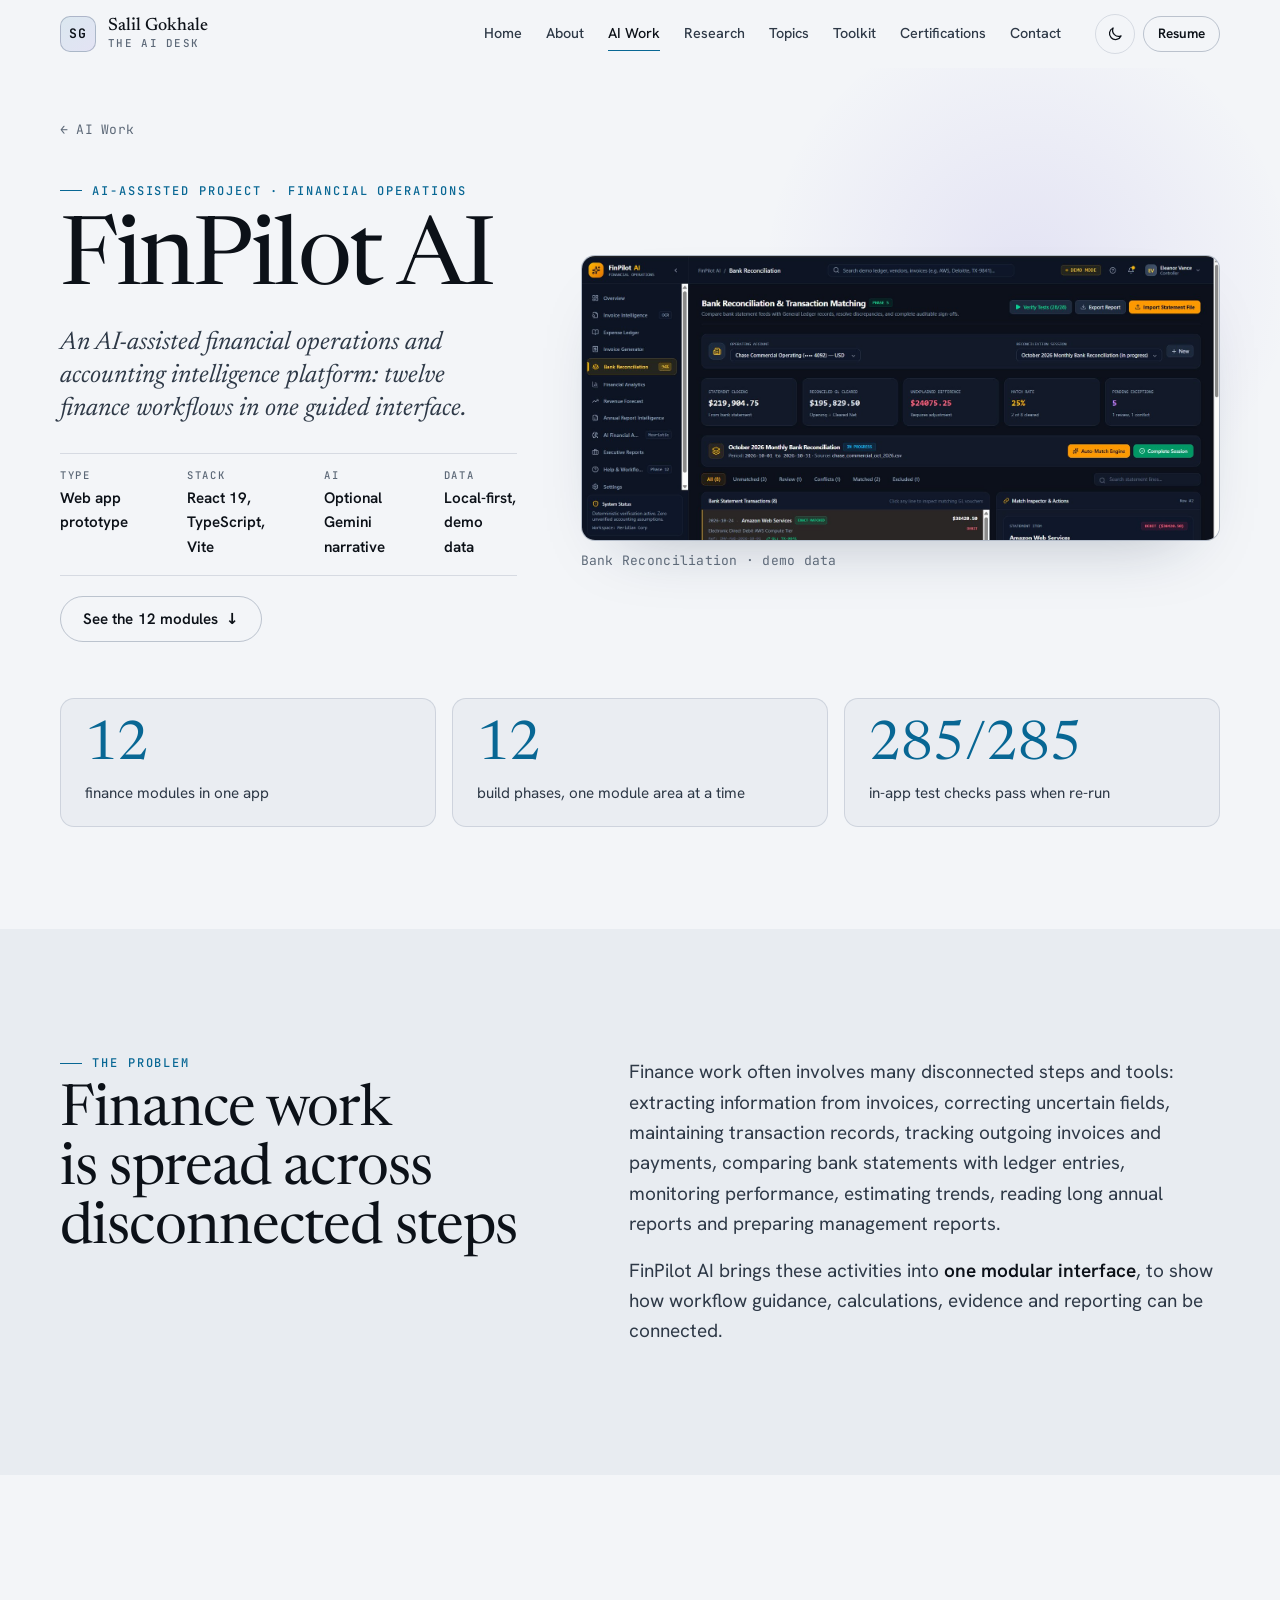
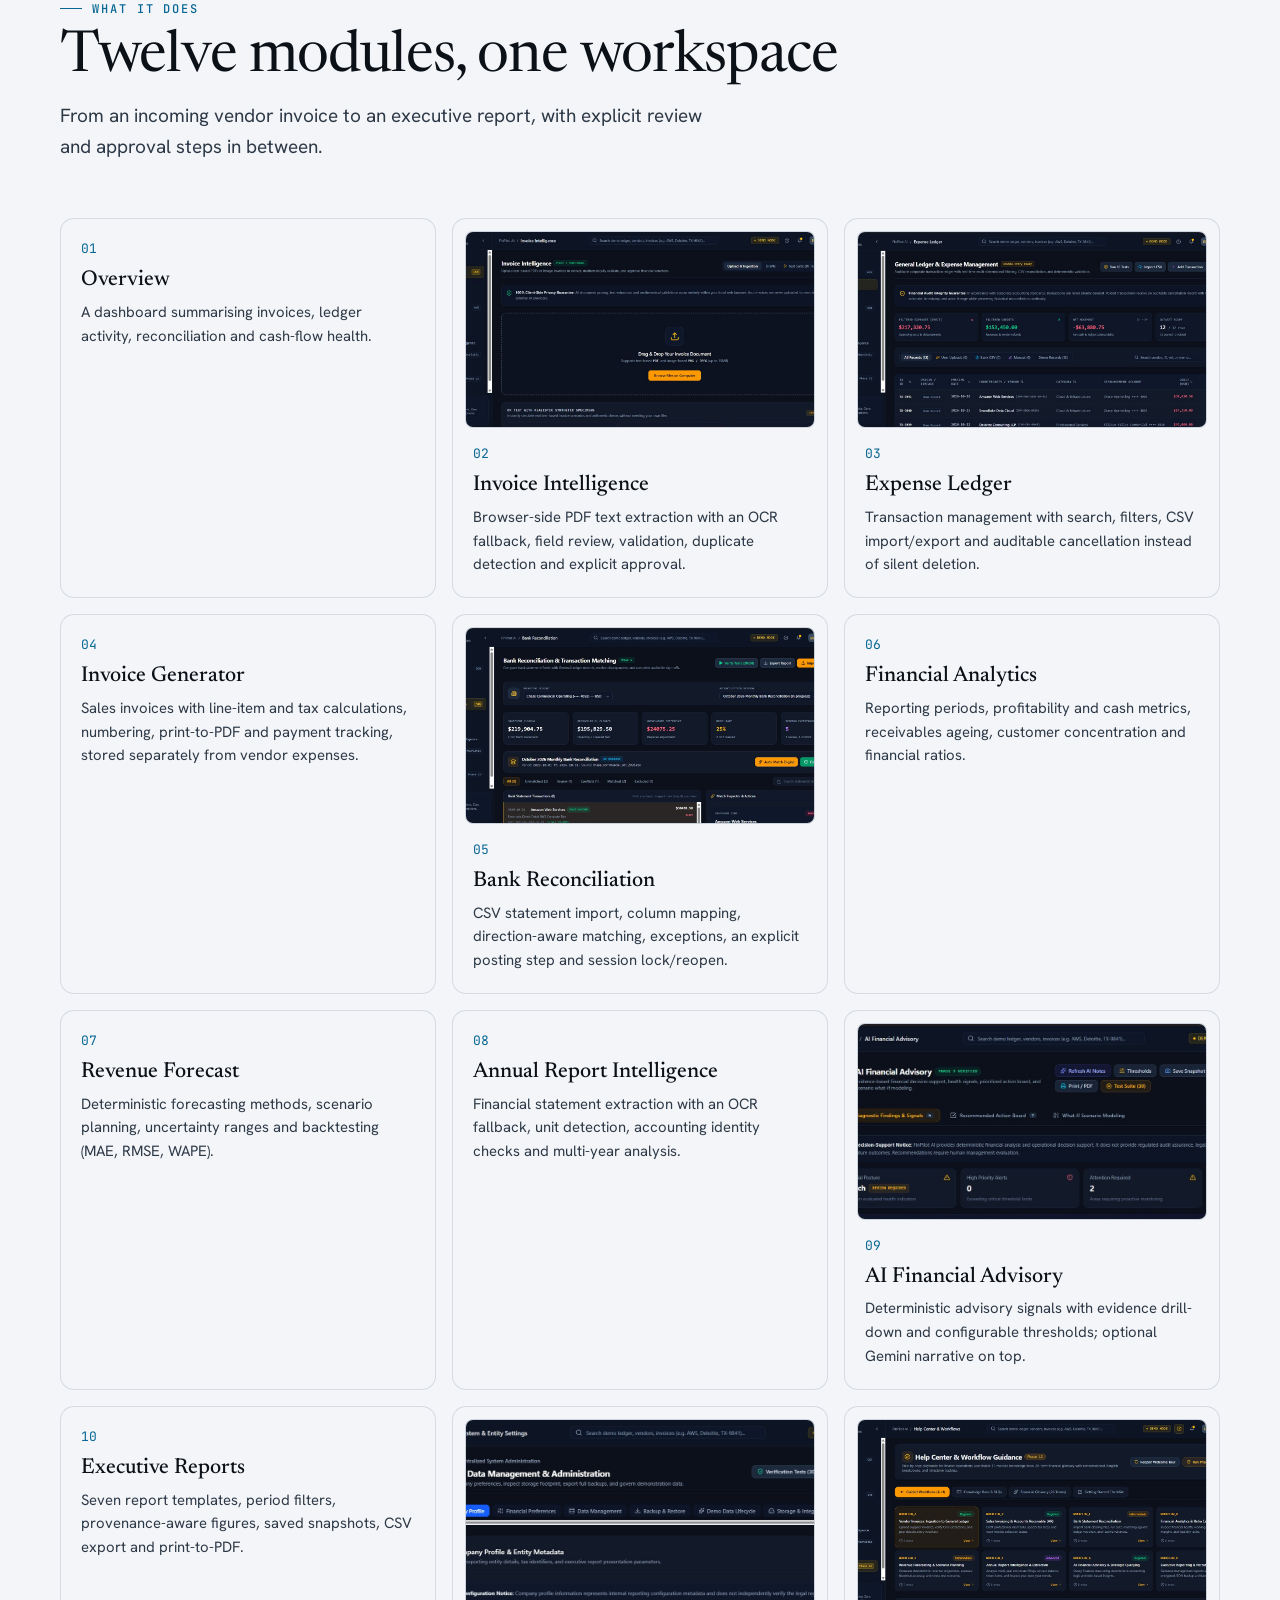
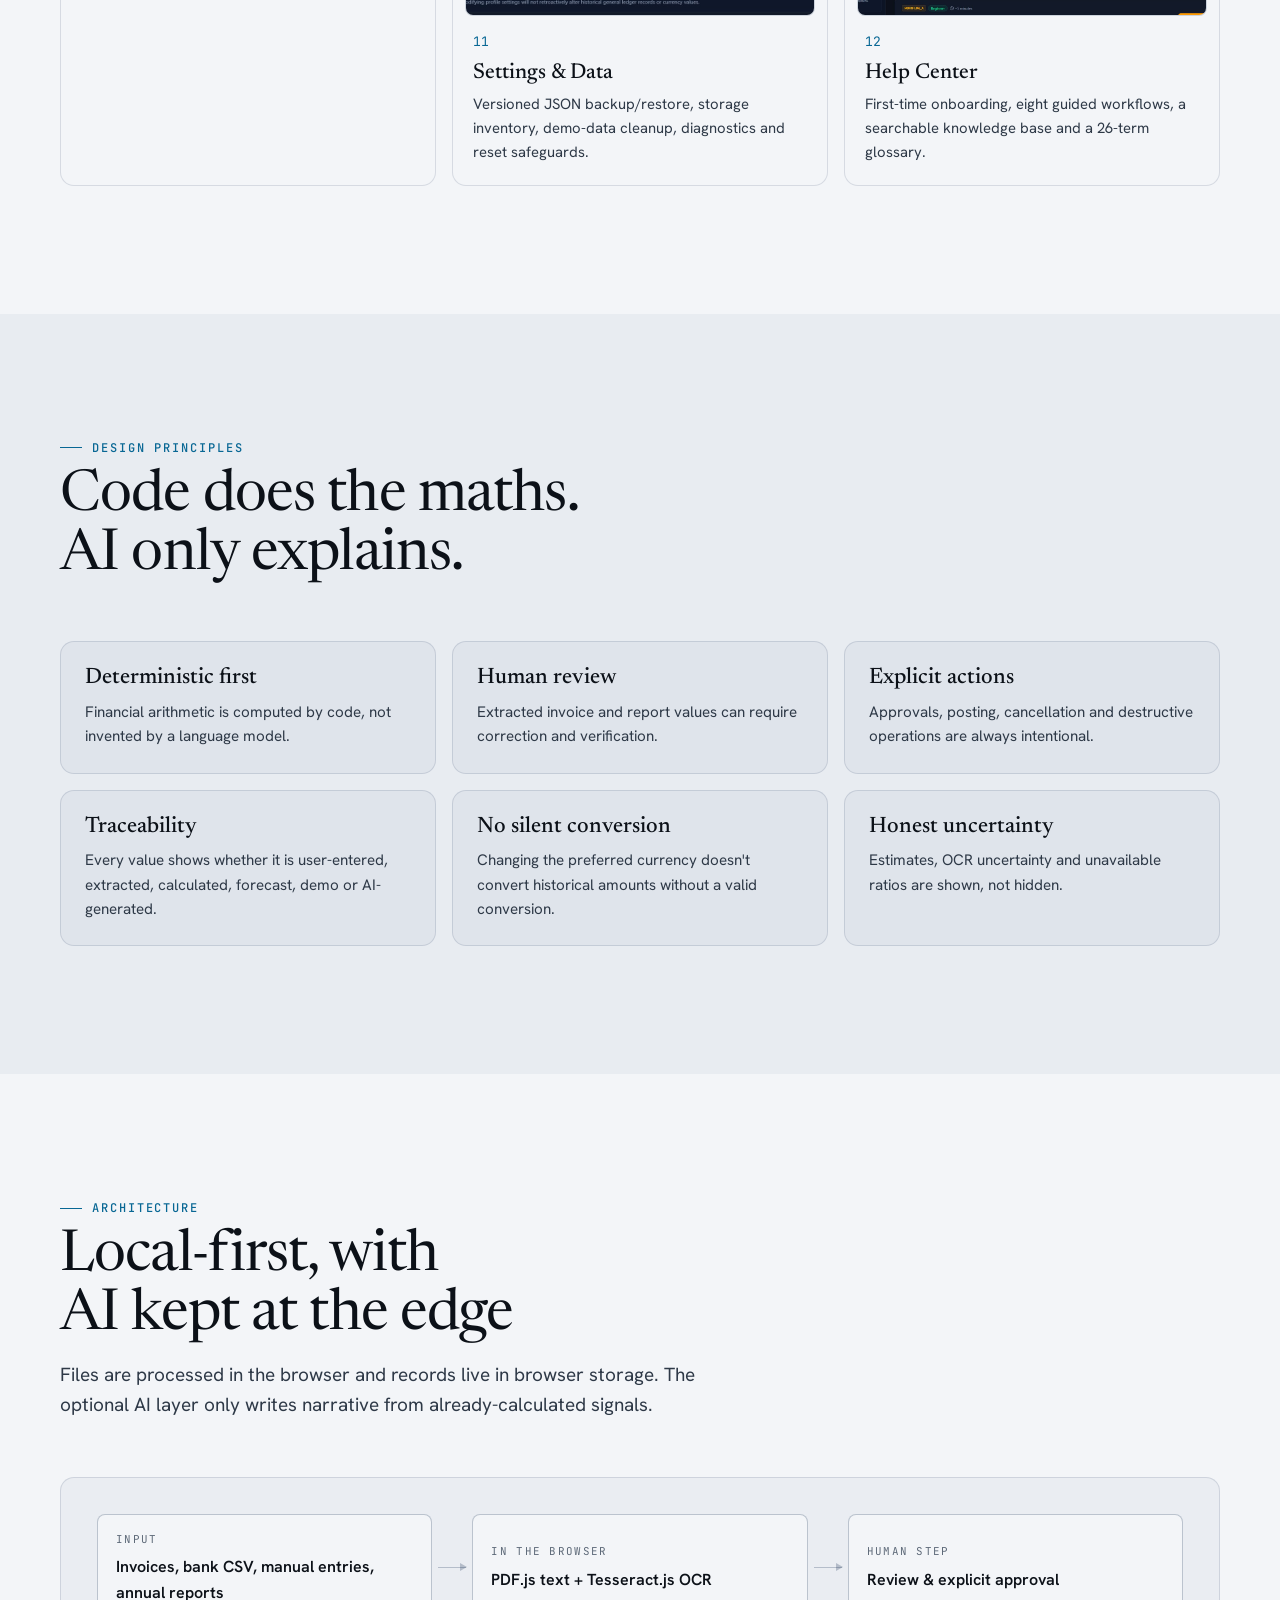
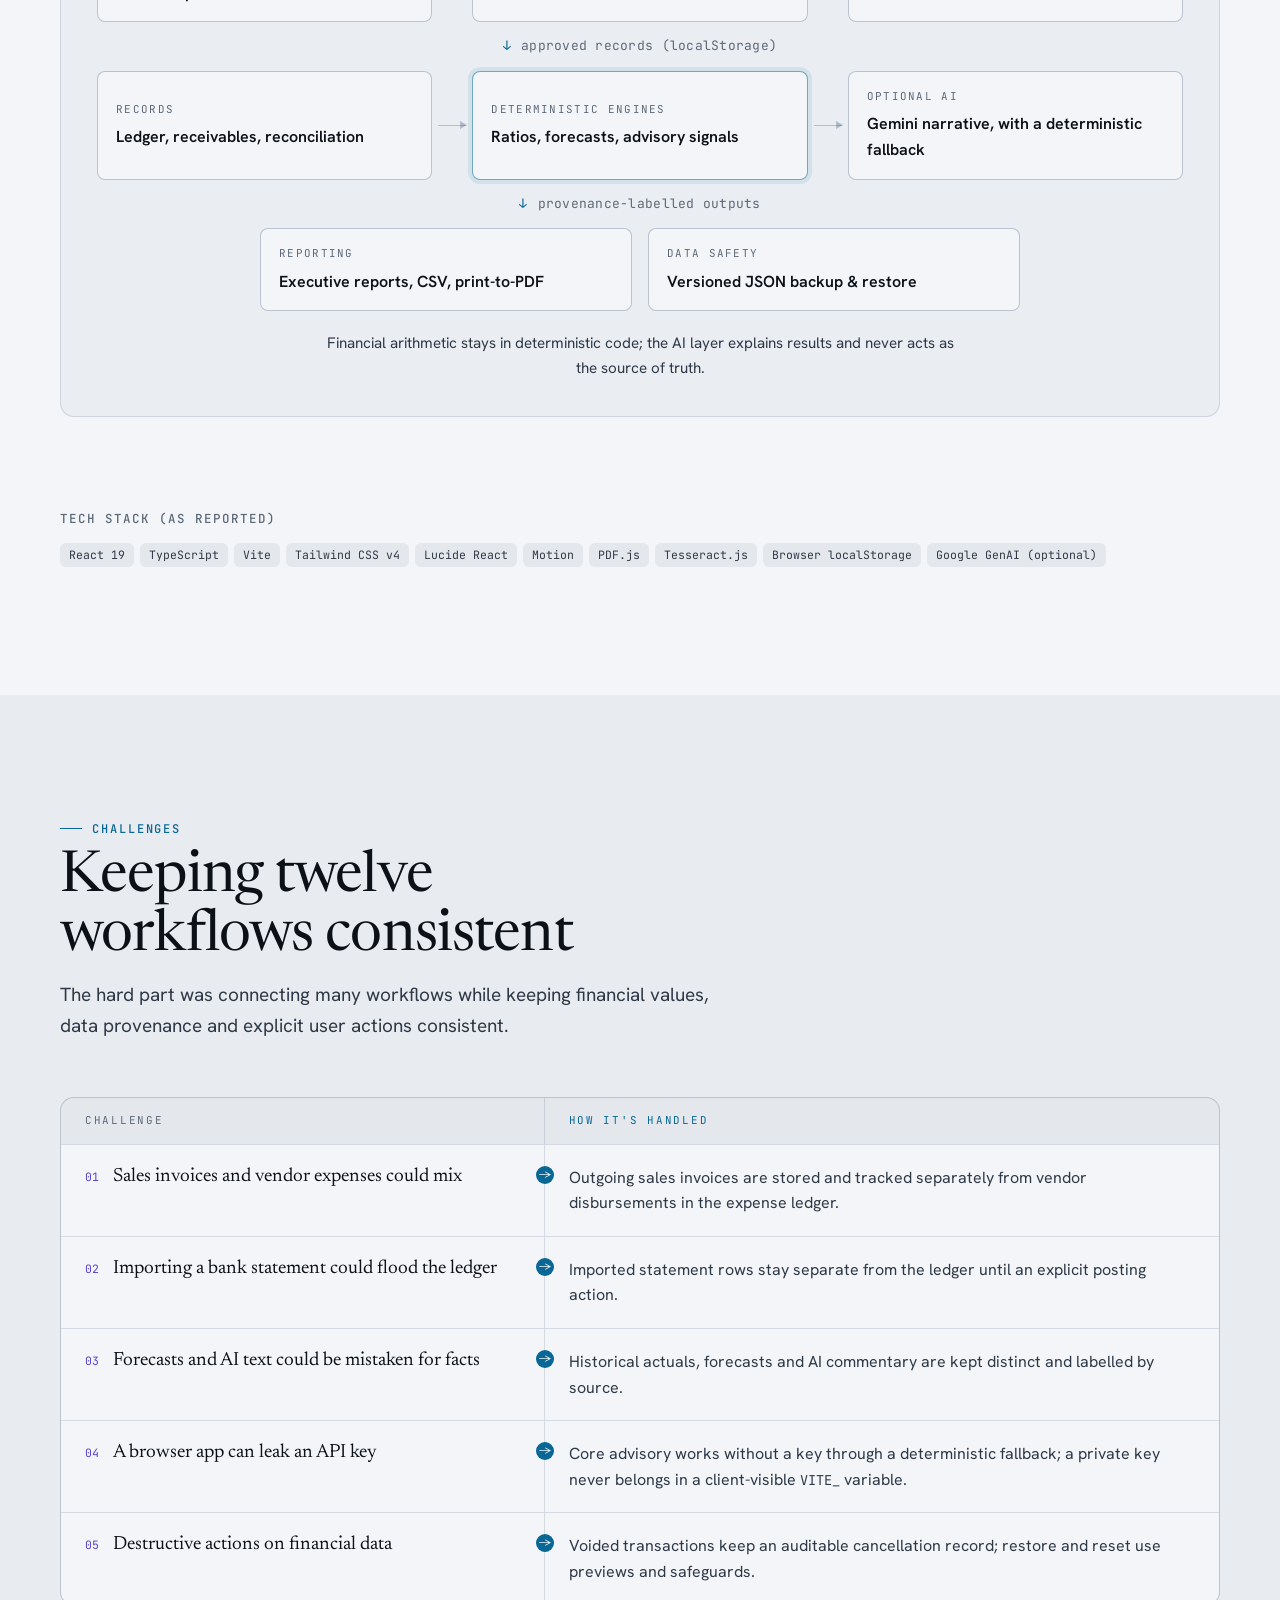
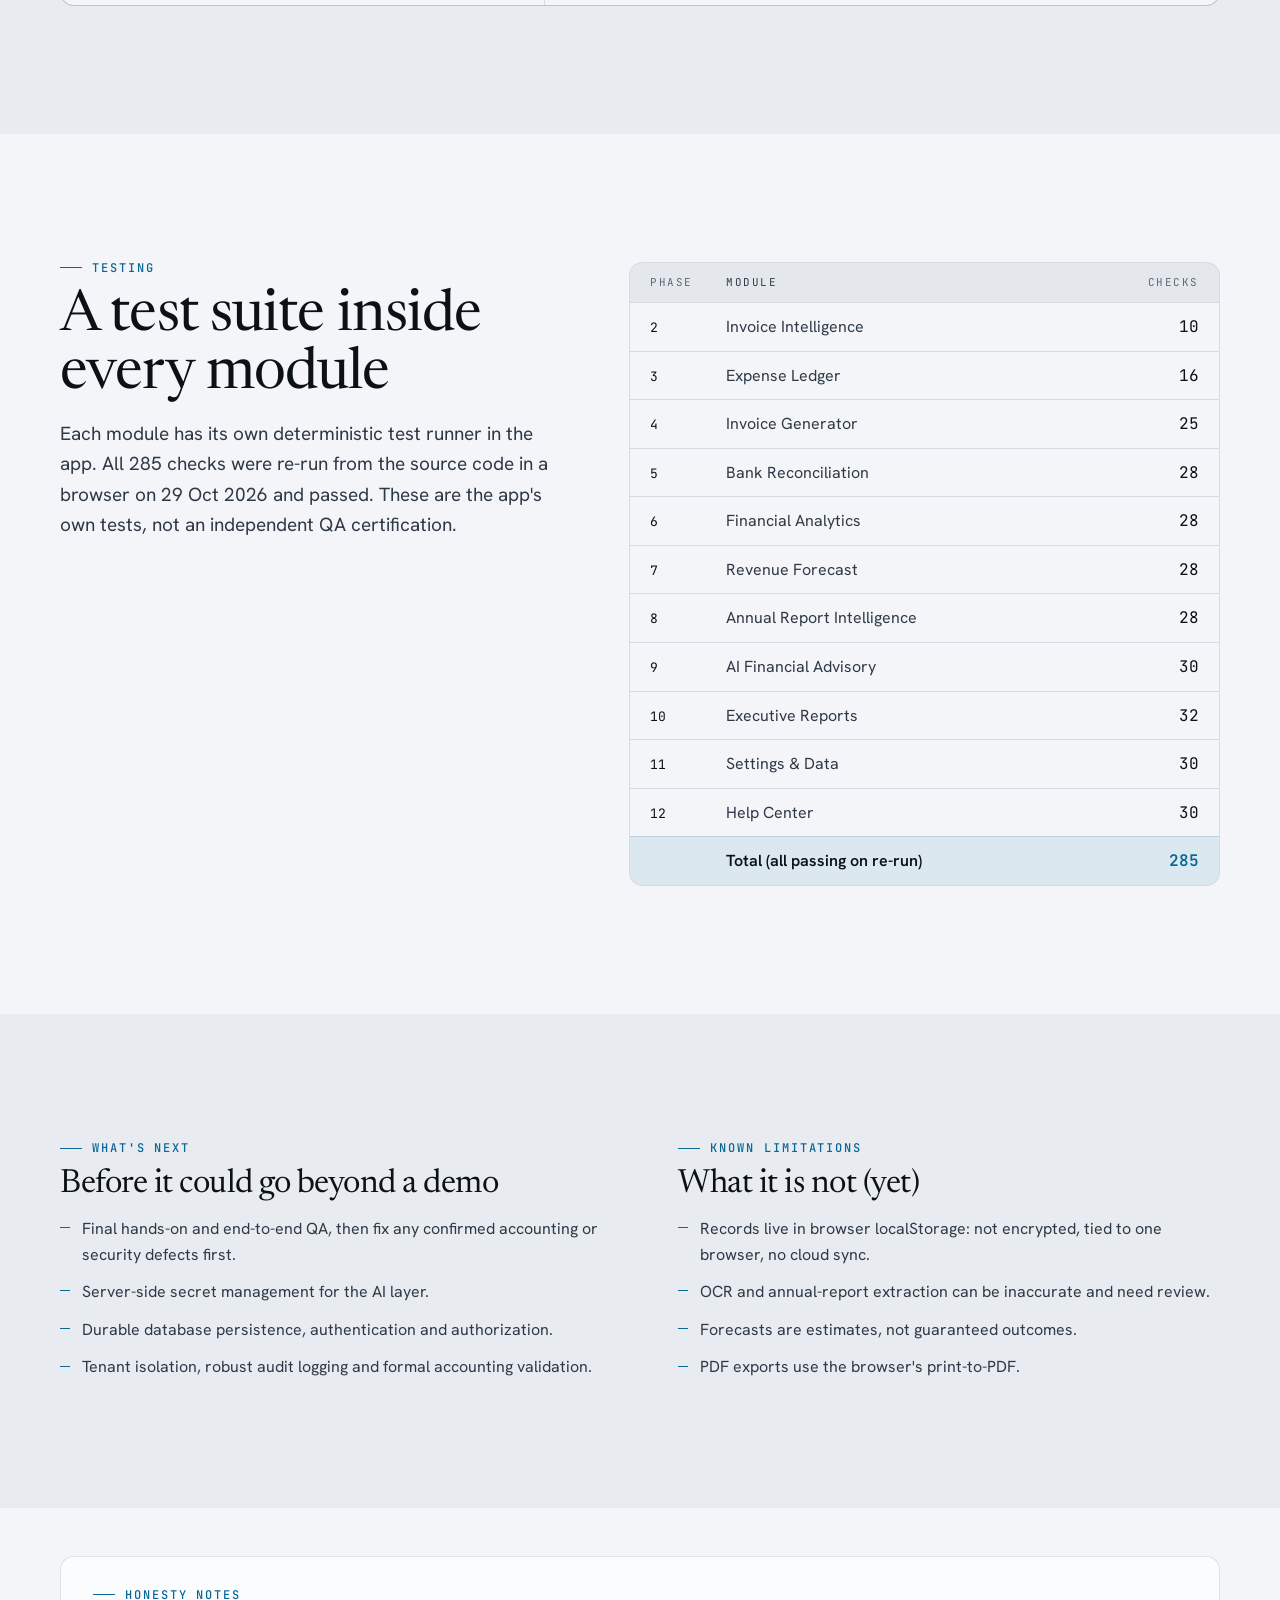
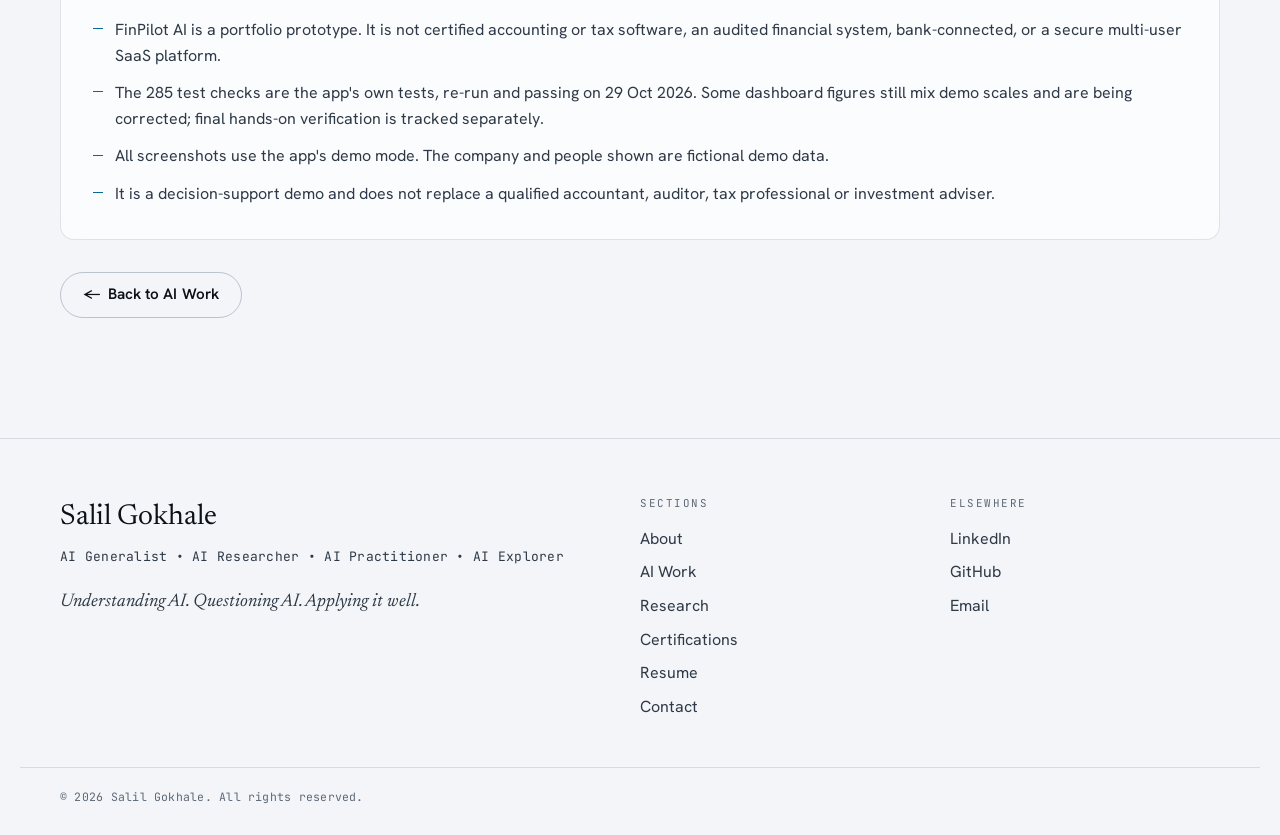
==== commit 802533a9: "FinPilot AI: remove two screenshots with mixed-scale figures, update test status The Invoice Generat" ====
--- a/projects/finpilot-ai.html
+++ b/projects/finpilot-ai.html
@@ -102,7 +102,7 @@
     <dl class="cp-stats" aria-label="Project at a glance">
       <div><dt>12</dt><dd>finance modules in one app</dd></div>
       <div><dt>12</dt><dd>build phases, one module area at a time</dd></div>
-      <div><dt>285</dt><dd>in-app test checks (implementation-reported)</dd></div>
+      <div><dt>285/285</dt><dd>in-app test checks pass when re-run</dd></div>
     </dl>
   </div>
 </section>
@@ -145,7 +145,6 @@
         <p>Transaction management with search, filters, CSV import/export and auditable cancellation instead of silent deletion.</p>
       </li>
       <li class="cp-step">
-        <figure class="cp-step__shot"><img src="../assets/finpilot/invoice-generator.jpg" width="1600" height="716" alt="Smart Invoice Generator: total receivables $208,727, outstanding $161,227, settled $47,500, overdue $12,000, and a table of sales invoices by status." loading="lazy" decoding="async"></figure>
         <span class="cp-step__n mono">04</span><h3>Invoice Generator</h3>
         <p>Sales invoices with line-item and tax calculations, numbering, print-to-PDF and payment tracking, stored separately from vendor expenses.</p>
       </li>
@@ -172,7 +171,6 @@
         <p>Deterministic advisory signals with evidence drill-down and configurable thresholds; optional Gemini narrative on top.</p>
       </li>
       <li class="cp-step">
-        <figure class="cp-step__shot"><img src="../assets/finpilot/executive-reports.jpg" width="1600" height="703" alt="Executive Reports: consolidated executive financial indicators for a fictional demo company, including total revenue, operating expenses, net income and bank match rate." loading="lazy" decoding="async"></figure>
         <span class="cp-step__n mono">10</span><h3>Executive Reports</h3>
         <p>Seven report templates, period filters, provenance-aware figures, saved snapshots, CSV export and print-to-PDF.</p>
       </li>
@@ -272,9 +270,9 @@
     <header class="sec-head">
       <p class="kicker">Testing</p>
       <h2 class="sec-title" id="testTitle">A test suite inside every module</h2>
-      <p class="sec-lede">Each module has its own deterministic test runner in the app. The counts below were reported by the build environment during development; they are not an independent QA certification.</p>
-    </header>
-    <div class="cp-tests" role="table" aria-label="Reported test checks by phase">
+      <p class="sec-lede">Each module has its own deterministic test runner in the app. All 285 checks were re-run from the source code in a browser on 29 Oct 2026 and passed. These are the app's own tests, not an independent QA certification.</p>
+    </header>
+    <div class="cp-tests" role="table" aria-label="Test checks by phase">
       <div role="row" class="cp-tests__head mono"><span role="columnheader">Phase</span><span role="columnheader">Module</span><span role="columnheader">Checks</span></div>
       <div role="row"><span role="cell" class="mono">2</span><span role="cell">Invoice Intelligence</span><span role="cell">10</span></div>
       <div role="row"><span role="cell" class="mono">3</span><span role="cell">Expense Ledger</span><span role="cell">16</span></div>
@@ -287,7 +285,7 @@
       <div role="row"><span role="cell" class="mono">10</span><span role="cell">Executive Reports</span><span role="cell">32</span></div>
       <div role="row"><span role="cell" class="mono">11</span><span role="cell">Settings &amp; Data</span><span role="cell">30</span></div>
       <div role="row"><span role="cell" class="mono">12</span><span role="cell">Help Center</span><span role="cell">30</span></div>
-      <div role="row" class="cp-tests__total"><span role="cell"></span><span role="cell">Total reported</span><span role="cell">285</span></div>
+      <div role="row" class="cp-tests__total"><span role="cell"></span><span role="cell">Total (all passing on re-run)</span><span role="cell">285</span></div>
     </div>
   </div>
 </section>
@@ -325,7 +323,7 @@
       <p class="kicker" id="honestTitle">Honesty notes</p>
       <ul class="cp-list">
         <li>FinPilot AI is a portfolio prototype. It is not certified accounting or tax software, an audited financial system, bank-connected, or a secure multi-user SaaS platform.</li>
-        <li>Test counts and build results are implementation-reported during development; final hands-on verification is tracked separately.</li>
+        <li>The 285 test checks are the app's own tests, re-run and passing on 29 Oct 2026. Some dashboard figures still mix demo scales and are being corrected; final hands-on verification is tracked separately.</li>
         <li>All screenshots use the app's demo mode. The company and people shown are fictional demo data.</li>
         <li>It is a decision-support demo and does not replace a qualified accountant, auditor, tax professional or investment adviser.</li>
       </ul>
